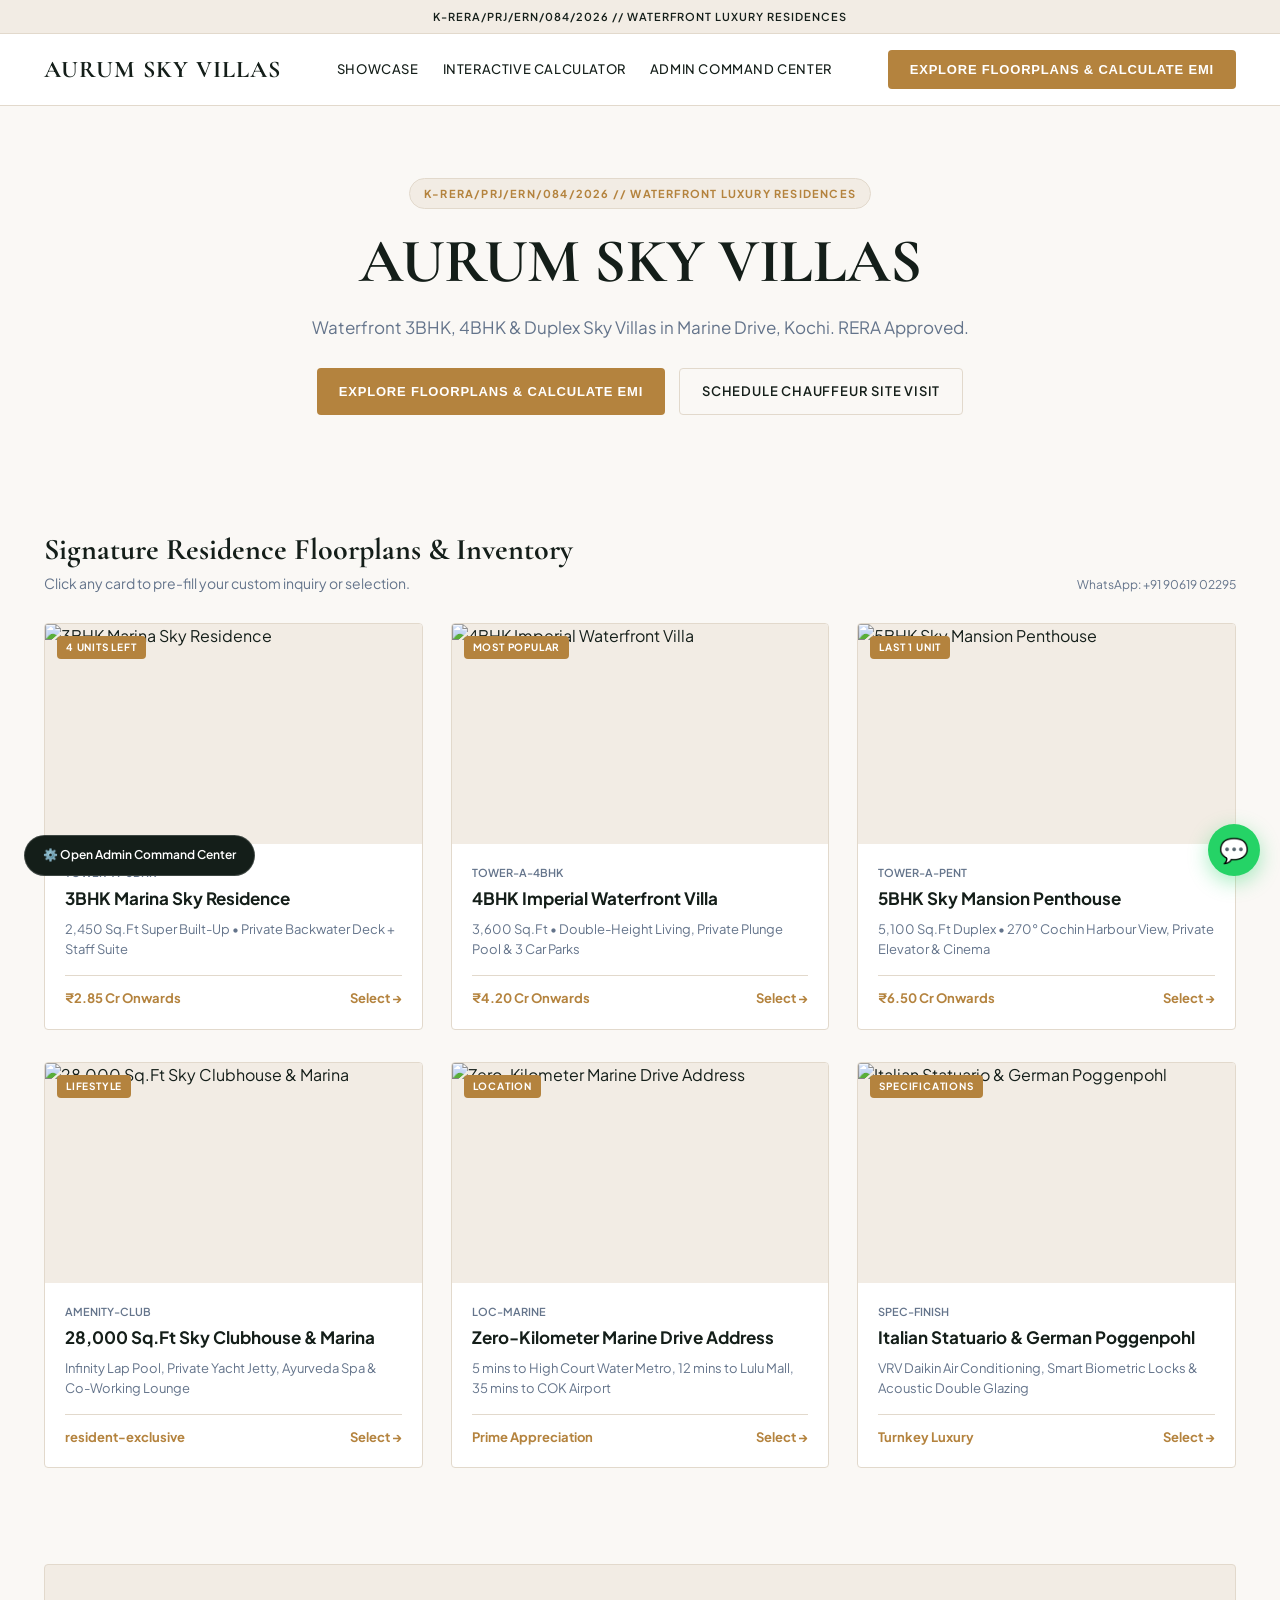
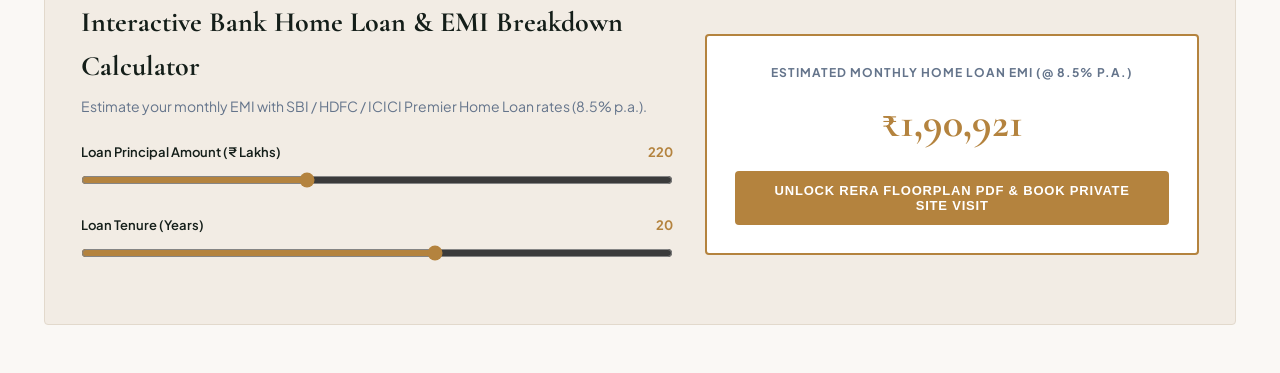
==== public/index.html @ f32d4172 "feat(tpl-land-realestate): Awwwards showcase + interactive calculator + admin command center + white" ====
<!DOCTYPE html>
<html lang="en">
<head>
  <meta charset="UTF-8">
  <meta name="viewport" content="width=device-width, initial-scale=1.0">
  <title>AURUM SKY VILLAS — Landing Page Showcase</title>
  <link rel="preconnect" href="https://fonts.googleapis.com">
  <link rel="preconnect" href="https://fonts.gstatic.com" crossorigin>
  <link href="https://fonts.googleapis.com/css2?family=Cormorant+Garamond:wght@500;600;700&family=Plus+Jakarta+Sans:wght@400;500;600;700&display=swap" rel="stylesheet">
  <link rel="stylesheet" href="theme-tokens.css">
  <script src="whitelabel.js"></script>
  <style>
    * { box-sizing: border-box; margin: 0; padding: 0; }
    body {
      font-family: var(--font-primary);
      background-color: var(--bg-main);
      color: var(--color-dark);
      line-height: 1.55;
      -webkit-font-smoothing: antialiased;
    }
    .top-bar {
      background: var(--bg-canvas);
      color: var(--color-dark);
      font-size: 11px;
      font-weight: 600;
      letter-spacing: 1px;
      text-transform: uppercase;
      text-align: center;
      padding: 8px 16px;
      border-bottom: 1px solid var(--border-color);
    }
    header {
      position: sticky;
      top: 0;
      z-index: 100;
      background: rgba(255, 255, 255, 0.92);
      backdrop-filter: blur(12px);
      border-bottom: 1px solid var(--border-color);
    }
    .nav-container {
      max-width: 1240px;
      margin: 0 auto;
      padding: 16px 24px;
      display: flex;
      align-items: center;
      justify-content: space-between;
      gap: 16px;
    }
    .brand-logo {
      font-family: var(--font-accent);
      font-size: 24px;
      font-weight: 700;
      letter-spacing: 1px;
      text-transform: uppercase;
      color: var(--color-dark);
      text-decoration: none;
    }
    .brand-logo span {
      font-family: var(--font-primary);
      color: var(--color-primary);
      font-size: 12px;
      letter-spacing: 2px;
      display: block;
      margin-top: -2px;
    }
    nav.desktop-nav {
      display: flex;
      gap: 24px;
      align-items: center;
    }
    nav.desktop-nav a {
      color: var(--color-dark);
      text-decoration: none;
      font-size: 13px;
      font-weight: 500;
      text-transform: uppercase;
      letter-spacing: 0.6px;
    }
    nav.desktop-nav a:hover { color: var(--color-primary); }
    .btn-primary {
      background: var(--color-primary);
      color: #FFFFFF;
      border: none;
      padding: 12px 22px;
      border-radius: var(--radius);
      font-size: 13px;
      font-weight: 600;
      text-transform: uppercase;
      letter-spacing: 0.8px;
      cursor: pointer;
      text-decoration: none;
      display: inline-flex;
      align-items: center;
      gap: 8px;
      transition: transform 0.2s var(--ease-out-expo), opacity 0.2s;
    }
    .btn-primary:hover { transform: translateY(-2px); opacity: 0.94; }
    .btn-outline {
      background: transparent;
      color: var(--color-dark);
      border: 1px solid var(--border-color);
      padding: 12px 22px;
      border-radius: var(--radius);
      font-size: 13px;
      font-weight: 600;
      text-transform: uppercase;
      letter-spacing: 0.8px;
      cursor: pointer;
      text-decoration: none;
    }
    .hero-banner {
      padding: 72px 24px 64px;
      max-width: 1240px;
      margin: 0 auto;
      text-align: center;
    }
    .hero-pill {
      display: inline-block;
      background: var(--bg-canvas);
      border: 1px solid var(--border-color);
      color: var(--color-primary);
      font-size: 11px;
      font-weight: 700;
      letter-spacing: 1.2px;
      padding: 6px 14px;
      border-radius: 999px;
      margin-bottom: 20px;
    }
    .hero-banner h1 {
      font-family: var(--font-accent);
      font-size: clamp(34px, 5vw, 62px);
      line-height: 1.08;
      margin-bottom: 18px;
      letter-spacing: -0.5px;
    }
    .hero-banner p {
      font-size: 17px;
      color: #64748B;
      max-width: 680px;
      margin: 0 auto 28px;
    }
    .hero-actions {
      display: flex;
      gap: 14px;
      justify-content: center;
      flex-wrap: wrap;
    }
    .section-wrap {
      max-width: 1240px;
      margin: 0 auto;
      padding: 48px 24px;
    }
    .section-head {
      display: flex;
      align-items: flex-end;
      justify-content: space-between;
      margin-bottom: 28px;
      gap: 16px;
      flex-wrap: wrap;
    }
    .section-head h2 {
      font-family: var(--font-accent);
      font-size: 30px;
    }
    .bento-grid {
      display: grid;
      grid-template-columns: repeat(3, 1fr);
      gap: var(--grid-gap-desktop);
    }
    .bento-card {
      background: #FFFFFF;
      border: 1px solid var(--border-color);
      border-radius: var(--radius);
      overflow: hidden;
      display: flex;
      flex-direction: column;
      transition: transform 0.25s var(--ease-out-expo), border-color 0.25s;
    }
    .bento-card:hover {
      transform: translateY(-4px);
      border-color: var(--color-primary);
    }
    .bento-img-wrap {
      height: 220px;
      position: relative;
      background: var(--bg-canvas);
      overflow: hidden;
    }
    .bento-img-wrap img {
      width: 100%;
      height: 100%;
      object-fit: cover;
      transition: transform 0.5s var(--ease-out-expo);
    }
    .bento-card:hover .bento-img-wrap img { transform: scale(1.04); }
    .bento-badge {
      position: absolute;
      top: 12px;
      left: 12px;
      background: var(--color-primary);
      color: #FFF;
      font-size: 10px;
      font-weight: 700;
      letter-spacing: 0.8px;
      padding: 4px 9px;
      border-radius: var(--radius);
      text-transform: uppercase;
    }
    .bento-body {
      padding: 20px;
      display: flex;
      flex-direction: column;
      flex: 1;
    }
    .bento-code {
      font-size: 11px;
      color: #64748B;
      font-weight: 600;
      margin-bottom: 4px;
    }
    .bento-title {
      font-size: 17px;
      font-weight: 700;
      margin-bottom: 8px;
    }
    .bento-sub {
      font-size: 13px;
      color: #64748B;
      margin-bottom: 16px;
      flex: 1;
    }
    .bento-footer {
      display: flex;
      align-items: center;
      justify-content: space-between;
      padding-top: 12px;
      border-top: 1px solid var(--border-color);
      font-size: 13px;
      font-weight: 700;
      color: var(--color-primary);
    }
    /* Interactive Calculator Box */
    .calc-panel {
      background: var(--bg-canvas);
      border: 1px solid var(--border-color);
      border-radius: var(--radius);
      padding: 36px;
      display: grid;
      grid-template-columns: 1.2fr 1fr;
      gap: 32px;
      align-items: center;
    }
    .slider-group { margin-bottom: 20px; }
    .slider-group label {
      display: flex;
      justify-content: space-between;
      font-size: 13px;
      font-weight: 600;
      margin-bottom: 8px;
    }
    .slider-group input[type="range"] {
      width: 100%;
      accent-color: var(--color-primary);
      cursor: pointer;
    }
    .calc-result-card {
      background: #FFFFFF;
      border: 2px solid var(--color-primary);
      border-radius: var(--radius);
      padding: 28px;
      text-align: center;
    }
    .calc-result-val {
      font-family: var(--font-accent);
      font-size: 42px;
      font-weight: 700;
      color: var(--color-primary);
      margin: 8px 0 16px;
    }
    /* Lead Capture Modal */
    .modal-overlay {
      position: fixed;
      inset: 0;
      background: rgba(0, 0, 0, 0.68);
      backdrop-filter: blur(4px);
      z-index: 900;
      display: none;
      align-items: center;
      justify-content: center;
      padding: 16px;
    }
    .modal-overlay.open { display: flex; }
    .modal-box {
      background: #FFFFFF;
      color: var(--color-dark);
      border: 1px solid var(--border-color);
      border-radius: var(--radius);
      max-width: 500px;
      width: 100%;
      padding: 28px;
      position: relative;
    }
    .form-field { margin-bottom: 14px; }
    .form-field label {
      display: block;
      font-size: 11px;
      font-weight: 700;
      text-transform: uppercase;
      margin-bottom: 5px;
      color: #64748B;
    }
    .form-field input, .form-field select, .form-field textarea {
      width: 100%;
      padding: 10px 12px;
      background: var(--bg-main);
      color: var(--color-dark);
      border: 1px solid var(--border-color);
      border-radius: var(--radius);
      font-family: inherit;
      font-size: 14px;
    }
    .wa-float-btn {
      position: fixed;
      bottom: 24px;
      right: 20px;
      width: 52px;
      height: 52px;
      background: #25D366;
      border-radius: 50%;
      display: flex;
      align-items: center;
      justify-content: center;
      box-shadow: 0 6px 20px rgba(37, 211, 102, 0.4);
      z-index: 500;
      text-decoration: none;
      color: #FFF;
      font-size: 24px;
    }
    .admin-pill-floating {
      position: fixed;
      bottom: 24px;
      left: 24px;
      background: var(--color-dark);
      color: #FFF;
      padding: 10px 18px;
      border-radius: 999px;
      font-size: 12px;
      font-weight: 600;
      text-decoration: none;
      z-index: 500;
      border: 1px solid rgba(255,255,255,0.18);
    }
    @media (max-width: 860px) {
      .bento-grid { grid-template-columns: 1fr; gap: var(--grid-gap-mobile); }
      .calc-panel { grid-template-columns: 1fr; padding: 22px; }
      nav.desktop-nav { display: none; }
      .admin-pill-floating { display: none; }
    }
  </style>
</head>
<body>
  <div class="top-bar">K-RERA/PRJ/ERN/084/2026 // WATERFRONT LUXURY RESIDENCES</div>

  <header>
    <div class="nav-container">
      <a href="#" class="brand-logo">AURUM SKY VILLAS</a>
      <nav class="desktop-nav">
        <a href="#showcase">Showcase</a>
        <a href="#calculator">Interactive Calculator</a>
        <a href="admin.html">Admin Command Center</a>
      </nav>
      <button class="btn-primary" onclick="openLeadModal()">Explore Floorplans & Calculate EMI</button>
    </div>
  </header>

  <section class="hero-banner">
    <span class="hero-pill">K-RERA/PRJ/ERN/084/2026 // WATERFRONT LUXURY RESIDENCES</span>
    <h1 data-wl-brand>AURUM SKY VILLAS</h1>
    <p data-wl-tagline>Waterfront 3BHK, 4BHK & Duplex Sky Villas in Marine Drive, Kochi. RERA Approved.</p>
    <div class="hero-actions">
      <button class="btn-primary" onclick="openLeadModal()">Explore Floorplans & Calculate EMI</button>
      <a href="#calculator" class="btn-outline">Schedule Chauffeur Site Visit</a>
    </div>
  </section>

  <section class="section-wrap" id="showcase">
    <div class="section-head">
      <div>
        <h2>Signature Residence Floorplans & Inventory</h2>
        <p style="font-size:14px;color:#64748B;">Click any card to pre-fill your custom inquiry or selection.</p>
      </div>
      <div id="drawerWaText" style="font-size:12px;color:#64748B;">WhatsApp: +91 90619 02295</div>
    </div>

    <div class="bento-grid" id="bentoGrid"></div>
  </section>

  <section class="section-wrap" id="calculator">
    <div class="calc-panel">
      <div>
        <h2 style="font-family:var(--font-accent);font-size:28px;margin-bottom:8px;">Interactive Bank Home Loan & EMI Breakdown Calculator</h2>
        <p style="font-size:14px;color:#64748B;margin-bottom:24px;">Estimate your monthly EMI with SBI / HDFC / ICICI Premier Home Loan rates (8.5% p.a.).</p>

        <div class="slider-group">
          <label>
            <span>Loan Principal Amount (₹ Lakhs)</span>
            <strong id="valSliderA" style="color:var(--color-primary);">220</strong>
          </label>
          <input type="range" id="sliderA" min="50" max="500" value="220" oninput="recalc()">
        </div>

        <div class="slider-group">
          <label>
            <span>Loan Tenure (Years)</span>
            <strong id="valSliderB" style="color:var(--color-primary);">20</strong>
          </label>
          <input type="range" id="sliderB" min="5" max="30" value="20" oninput="recalc()">
        </div>
      </div>

      <div class="calc-result-card">
        <div style="font-size:12px;font-weight:700;text-transform:uppercase;letter-spacing:1px;color:#64748B;">
          Estimated Monthly Home Loan EMI (@ 8.5% p.a.)
        </div>
        <div class="calc-result-val" id="calcOutput">₹0</div>
        <button class="btn-primary" style="width:100%;justify-content:center;" onclick="openLeadModalWithCalc()">
          Unlock RERA Floorplan PDF & Book Private Site Visit
        </button>
      </div>
    </div>
  </section>

  <!-- Interactive Lead / Booking / Proofing Modal -->
  <div class="modal-overlay" id="leadModal">
    <div class="modal-box">
      <div style="display:flex;justify-content:space-between;align-items:center;margin-bottom:16px;">
        <h3 style="font-family:var(--font-accent);font-size:22px;">Unlock RERA Floorplan PDF & Book Private Site Visit</h3>
        <button onclick="closeLeadModal()" style="background:none;border:none;color:inherit;font-size:18px;cursor:pointer;">✕</button>
      </div>
      <form onsubmit="submitLead(event)">
        <div class="form-field">
          <label>Full Name / Organization *</label>
          <input type="text" id="leadName" required placeholder="e.g. Rahul Menon">
        </div>
        <div class="form-field">
          <label>WhatsApp / Mobile Number *</label>
          <input type="tel" id="leadPhone" required placeholder="919876543210">
        </div>
        <div class="form-field">
          <label>Selected Configuration & Estimate</label>
          <input type="text" id="leadDetail" readonly>
        </div>
        <button type="submit" class="btn-primary" style="width:100%;justify-content:center;" id="leadSubmitBtn">
          Confirm & Sync to Admin Hub
        </button>
      </form>
      <div id="leadSuccessBox" style="display:none;margin-top:16px;padding:14px;background:var(--bg-canvas);border:1px solid var(--color-primary);border-radius:var(--radius);font-size:13px;"></div>
    </div>
  </div>

  <a href="admin.html" class="admin-pill-floating">⚙️ Open Admin Command Center</a>
  <a id="floatingWaBtn" href="https://wa.me/919061902295" target="_blank" class="wa-float-btn" title="Chat on WhatsApp">💬</a>

  <script>
    const ITEMS = [
  {
    "code": "TOWER-A-3BHK",
    "title": "3BHK Marina Sky Residence",
    "sub": "2,450 Sq.Ft Super Built-Up • Private Backwater Deck + Staff Suite",
    "metric": "₹2.85 Cr Onwards",
    "badge": "4 UNITS LEFT",
    "img": "https://images.unsplash.com/photo-1600596542815-ffad4c1539a9?auto=format&fit=crop&w=800&q=80"
  },
  {
    "code": "TOWER-A-4BHK",
    "title": "4BHK Imperial Waterfront Villa",
    "sub": "3,600 Sq.Ft • Double-Height Living, Private Plunge Pool & 3 Car Parks",
    "metric": "₹4.20 Cr Onwards",
    "badge": "MOST POPULAR",
    "img": "https://images.unsplash.com/photo-1600585154340-be6161a56a0c?auto=format&fit=crop&w=800&q=80"
  },
  {
    "code": "TOWER-A-PENT",
    "title": "5BHK Sky Mansion Penthouse",
    "sub": "5,100 Sq.Ft Duplex • 270° Cochin Harbour View, Private Elevator & Cinema",
    "metric": "₹6.50 Cr Onwards",
    "badge": "LAST 1 UNIT",
    "img": "https://images.unsplash.com/photo-1600607687939-ce8a6c25118c?auto=format&fit=crop&w=800&q=80"
  },
  {
    "code": "AMENITY-CLUB",
    "title": "28,000 Sq.Ft Sky Clubhouse & Marina",
    "sub": "Infinity Lap Pool, Private Yacht Jetty, Ayurveda Spa & Co-Working Lounge",
    "metric": " resident-exclusive",
    "badge": "LIFESTYLE",
    "img": "https://images.unsplash.com/photo-1512917774080-9991f1c4c750?auto=format&fit=crop&w=800&q=80"
  },
  {
    "code": "LOC-MARINE",
    "title": "Zero-Kilometer Marine Drive Address",
    "sub": "5 mins to High Court Water Metro, 12 mins to Lulu Mall, 35 mins to COK Airport",
    "metric": "Prime Appreciation",
    "badge": "LOCATION",
    "img": "https://images.unsplash.com/photo-1545324418-cc1a3fa10c00?auto=format&fit=crop&w=800&q=80"
  },
  {
    "code": "SPEC-FINISH",
    "title": "Italian Statuario & German Poggenpohl",
    "sub": "VRV Daikin Air Conditioning, Smart Biometric Locks & Acoustic Double Glazing",
    "metric": "Turnkey Luxury",
    "badge": "SPECIFICATIONS",
    "img": "https://images.unsplash.com/photo-1600566753376-12c8ab7fb75b?auto=format&fit=crop&w=800&q=80"
  }
];
    let selectedItemTitle = ITEMS[0].title;
    let currentCalcFormatted = '';

    function renderGrid() {
      const grid = document.getElementById('bentoGrid');
      grid.innerHTML = ITEMS.map((item, idx) => `
        <article class="bento-card" onclick="selectCard(${idx})">
          <div class="bento-img-wrap">
            <img src="${item.img}" alt="${item.title}" loading="lazy">
            <span class="bento-badge">${item.badge}</span>
          </div>
          <div class="bento-body">
            <div class="bento-code">${item.code}</div>
            <div class="bento-title">${item.title}</div>
            <div class="bento-sub">${item.sub}</div>
            <div class="bento-footer">
              <span>${item.metric}</span>
              <span>Select →</span>
            </div>
          </div>
        </article>
      `).join('');
    }

    function recalc() {
      const team = Number(document.getElementById('sliderA').value);
      const hours = Number(document.getElementById('sliderB').value);
      document.getElementById('valSliderA').textContent = team;
      document.getElementById('valSliderB').textContent = hours;
      const raw = Math.round((team * 100000 * (0.085/12) * Math.pow(1 + 0.085/12, hours*12)) / (Math.pow(1 + 0.085/12, hours*12) - 1));
      currentCalcFormatted = '₹' + Number(raw).toLocaleString('en-IN');
      document.getElementById('calcOutput').textContent = currentCalcFormatted;
    }

    function selectCard(idx) {
      selectedItemTitle = ITEMS[idx].title + ' (' + ITEMS[idx].metric + ')';
      openLeadModalWithCalc();
    }

    function openLeadModal() {
      document.getElementById('leadDetail').value = selectedItemTitle + ' • Est: ' + currentCalcFormatted;
      document.getElementById('leadSuccessBox').style.display = 'none';
      document.getElementById('leadModal').classList.add('open');
    }

    function openLeadModalWithCalc() {
      openLeadModal();
    }

    function closeLeadModal() {
      document.getElementById('leadModal').classList.remove('open');
    }

    async function submitLead(e) {
      e.preventDefault();
      const name = document.getElementById('leadName').value.trim();
      const phone = document.getElementById('leadPhone').value.trim();
      const detail = document.getElementById('leadDetail').value.trim();
      const entry = {
        id: 'REQ-' + Math.floor(1000 + Math.random() * 9000),
        name,
        phone,
        detail,
        status: 'NEW INQUIRY',
        amount: currentCalcFormatted,
        createdAt: new Date().toISOString()
      };

      try {
        const stored = JSON.parse(localStorage.getItem('bmad_leads_tpl-land-realestate') || '[]');
        stored.unshift(entry);
        localStorage.setItem('bmad_leads_tpl-land-realestate', JSON.stringify(stored));
        fetch('/api/leads', {
          method: 'POST',
          headers: { 'Content-Type': 'application/json' },
          body: JSON.stringify(entry)
        }).catch(() => {});
      } catch (err) {}

      const box = document.getElementById('leadSuccessBox');
      box.style.display = 'block';
      box.innerHTML = '✓ <strong>Confirmed (' + entry.id + ')!</strong> Your request is live in the <a href="admin.html" style="color:var(--color-primary);font-weight:700;">Admin Command Center</a>.';
    }

    renderGrid();
    recalc();
  </script>
</body>
</html>
---- public/theme-tokens.css ----
/* Extracted via tpl-tools-design-extractor (Architectural Villa & Real Estate Editorial (Champagne Gold & Forest)) */
:root {
  --font-primary: 'Plus Jakarta Sans', sans-serif;
  --font-accent: 'Cormorant Garamond', serif;
  --color-primary: #B4833E;
  --brand-primary: var(--color-primary);
  --color-dark: #141E19;
  --brand-dark: var(--color-dark);
  --bg-main: #FAF8F5;
  --bg-canvas: #F2ECE4;
  --bg-sand: var(--bg-canvas);
  --border-color: #E2D9CC;
  --grid-gap-desktop: 32px 28px;
  --grid-gap-mobile: 20px 16px;
  --radius: 4px;
  --ease-out-expo: cubic-bezier(0.19, 1, 0.22, 1);
}
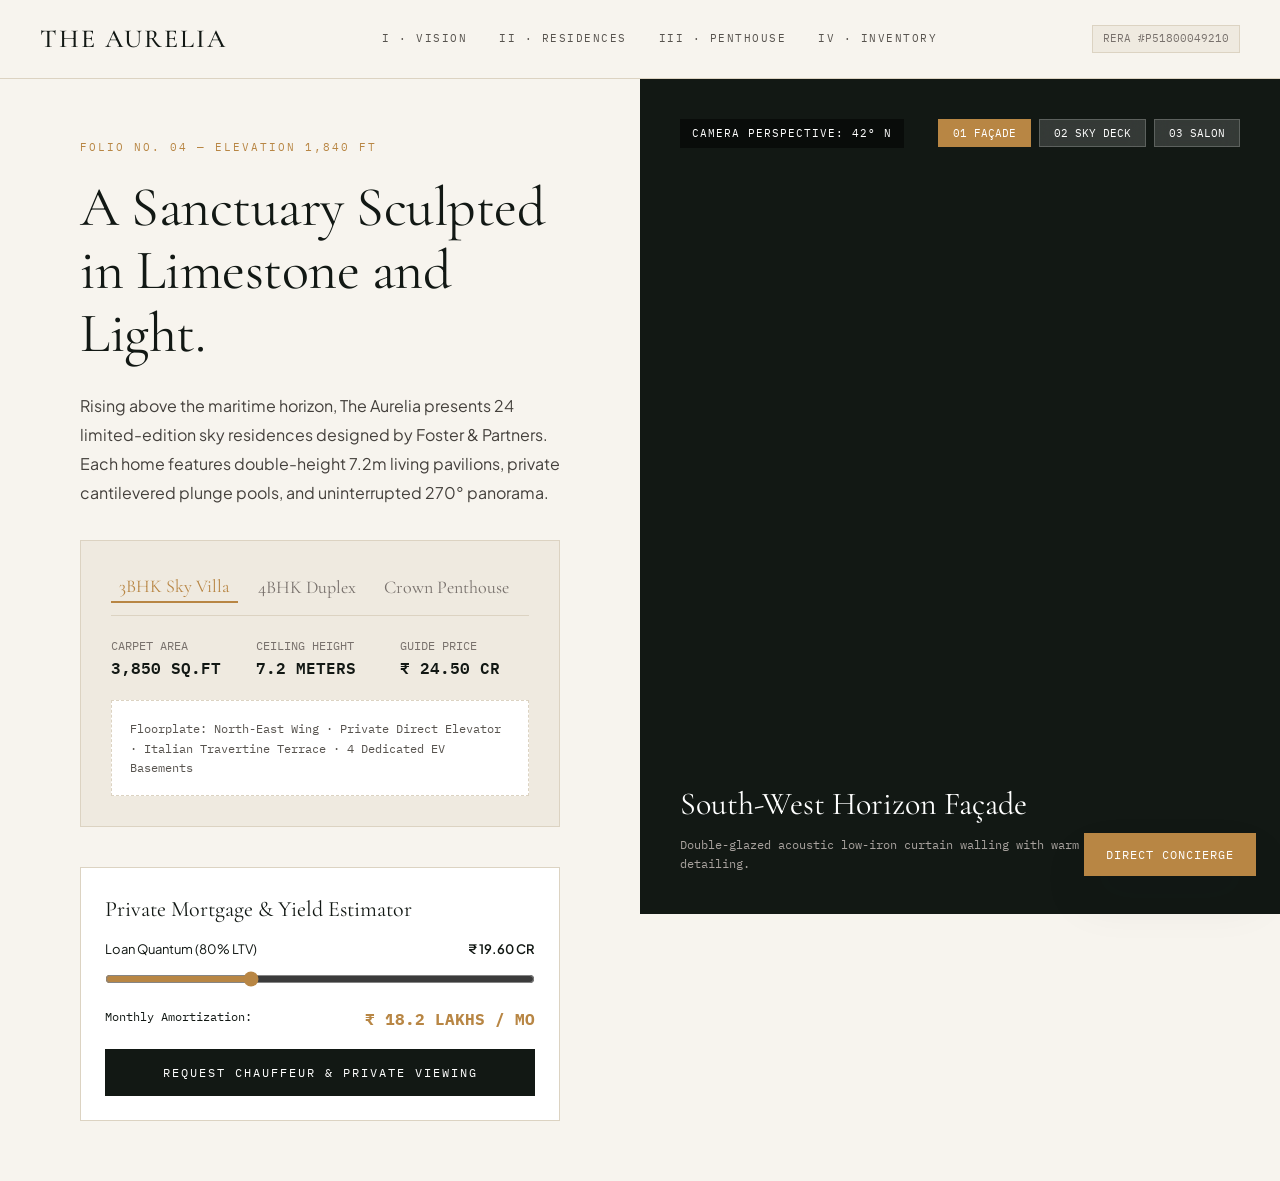
==== commit fa7f9e67: "feat(design): implement genuine distinct Awwwards movement blueprint (C5/R8)" ====
--- a/public/index.html
+++ b/public/index.html
@@ -3,601 +3,315 @@
 <head>
   <meta charset="UTF-8">
   <meta name="viewport" content="width=device-width, initial-scale=1.0">
-  <title>AURUM SKY VILLAS — Landing Page Showcase</title>
+  <title data-wl-brand>THE AURELIA — Private Sky Villas & Penthouses</title>
   <link rel="preconnect" href="https://fonts.googleapis.com">
   <link rel="preconnect" href="https://fonts.gstatic.com" crossorigin>
-  <link href="https://fonts.googleapis.com/css2?family=Cormorant+Garamond:wght@500;600;700&family=Plus+Jakarta+Sans:wght@400;500;600;700&display=swap" rel="stylesheet">
+  <link href="https://fonts.googleapis.com/css2?family=Cormorant+Garamond:ital,wght@0,400;0,500;0,600;0,700;1,400&family=IBM+Plex+Mono:wght@400;500&family=Plus+Jakarta+Sans:wght@300;400;500;600&display=swap" rel="stylesheet">
   <link rel="stylesheet" href="theme-tokens.css">
   <script src="whitelabel.js"></script>
   <style>
     * { box-sizing: border-box; margin: 0; padding: 0; }
     body {
-      font-family: var(--font-primary);
-      background-color: var(--bg-main);
-      color: var(--color-dark);
-      line-height: 1.55;
-      -webkit-font-smoothing: antialiased;
-    }
-    .top-bar {
-      background: var(--bg-canvas);
-      color: var(--color-dark);
-      font-size: 11px;
-      font-weight: 600;
-      letter-spacing: 1px;
-      text-transform: uppercase;
-      text-align: center;
-      padding: 8px 16px;
-      border-bottom: 1px solid var(--border-color);
-    }
-    header {
+      background: var(--bg-main, #F7F4EE);
+      color: var(--color-dark, #121814);
+      font-family: var(--font-primary, 'Plus Jakarta Sans', sans-serif);
+      line-height: 1.6;
+    }
+    /* Minimalist Architectural Masthead */
+    .masthead {
+      border-bottom: 1px solid var(--border-color, #DCD3C2);
+      padding: 18px 40px;
+      display: flex;
+      justify-content: space-between;
+      align-items: center;
+      background: var(--bg-main, #F7F4EE);
       position: sticky;
       top: 0;
       z-index: 100;
-      background: rgba(255, 255, 255, 0.92);
-      backdrop-filter: blur(12px);
+    }
+    .brand-title {
+      font-family: var(--font-accent, 'Cormorant Garamond', serif);
+      font-size: 26px;
+      letter-spacing: 2px;
+      text-transform: uppercase;
+      font-weight: 500;
+      color: var(--color-dark, #121814);
+      text-decoration: none;
+    }
+    .roman-nav {
+      display: flex;
+      gap: 32px;
+      list-style: none;
+      font-size: 11px;
+      letter-spacing: 1.5px;
+      font-family: var(--font-mono, 'IBM Plex Mono', monospace);
+    }
+    .roman-nav a { text-decoration: none; color: #57534E; transition: color 0.2s; }
+    .roman-nav a:hover { color: var(--color-primary, #B88644); }
+    .rera-stamp {
+      font-size: 11px;
+      font-family: var(--font-mono, monospace);
+      background: #EFEAE0;
+      padding: 4px 10px;
+      border: 1px solid var(--border-color);
+      color: #78716C;
+    }
+
+    /* 50/50 Viewport Split Layout */
+    .split-viewport {
+      display: grid;
+      grid-template-columns: 1fr 1fr;
+      min-height: calc(100vh - 65px);
+    }
+    @media (max-width: 900px) {
+      .split-viewport { grid-template-columns: 1fr; }
+    }
+
+    /* Left Scrolling Narrative Dossier */
+    .narrative-col {
+      padding: 60px 80px;
+      overflow-y: auto;
+      max-width: 680px;
+    }
+    @media (max-width: 900px) { .narrative-col { padding: 40px 24px; } }
+    .vol-badge {
+      font-family: var(--font-mono);
+      font-size: 11px;
+      color: var(--color-primary, #B88644);
+      letter-spacing: 2px;
+      margin-bottom: 20px;
+    }
+    .narrative-col h1 {
+      font-family: var(--font-accent);
+      font-size: clamp(38px, 4.5vw, 56px);
+      line-height: 1.12;
+      font-weight: 400;
+      letter-spacing: -0.5px;
+      margin-bottom: 28px;
+    }
+    .narrative-p {
+      font-size: 16px;
+      color: #44403C;
+      margin-bottom: 32px;
+      line-height: 1.8;
+    }
+
+    /* Interactive Floorplan Switcher */
+    .floorplan-card {
+      background: #EFEAE0;
+      border: 1px solid var(--border-color);
+      padding: 30px;
+      margin-bottom: 40px;
+    }
+    .plan-tabs {
+      display: flex;
+      gap: 12px;
+      margin-bottom: 20px;
       border-bottom: 1px solid var(--border-color);
-    }
-    .nav-container {
-      max-width: 1240px;
-      margin: 0 auto;
-      padding: 16px 24px;
+      padding-bottom: 12px;
+    }
+    .plan-tab {
+      background: none;
+      border: none;
+      font-family: var(--font-accent);
+      font-size: 18px;
+      color: #78716C;
+      cursor: pointer;
+      padding: 4px 8px;
+    }
+    .plan-tab.active {
+      color: var(--color-primary, #B88644);
+      border-bottom: 2px solid var(--color-primary, #B88644);
+    }
+    .plan-specs {
+      display: grid;
+      grid-template-columns: repeat(3, 1fr);
+      gap: 16px;
+      margin-bottom: 20px;
+    }
+    .spec-item {
+      font-family: var(--font-mono);
+      font-size: 12px;
+    }
+    .spec-val { font-size: 16px; font-weight: 600; color: #121814; }
+
+    /* Right Pinned Visualizer Frame */
+    .viewer-col {
+      position: sticky;
+      top: 65px;
+      height: calc(100vh - 65px);
+      background: #121814;
       display: flex;
-      align-items: center;
+      flex-direction: column;
       justify-content: space-between;
-      gap: 16px;
-    }
-    .brand-logo {
-      font-family: var(--font-accent);
-      font-size: 24px;
-      font-weight: 700;
-      letter-spacing: 1px;
-      text-transform: uppercase;
-      color: var(--color-dark);
-      text-decoration: none;
-    }
-    .brand-logo span {
-      font-family: var(--font-primary);
-      color: var(--color-primary);
+      padding: 40px;
+      color: #FFF;
+      background-size: cover;
+      background-position: center;
+      transition: background-image 0.5s ease-in-out;
+      background-image: url('https://images.unsplash.com/photo-1600585154340-be6161a56a0c?auto=format&fit=crop&w=1200&q=80');
+    }
+    @media (max-width: 900px) {
+      .viewer-col { position: relative; top: 0; height: 50vh; padding: 24px; }
+    }
+    .viewer-overlay {
+      position: absolute;
+      inset: 0;
+      background: linear-gradient(180deg, rgba(18,24,20,0.2) 0%, rgba(18,24,20,0.85) 100%);
+    }
+    .viewer-content { position: relative; z-index: 10; height: 100%; display: flex; flex-direction: column; justify-content: space-between; }
+    .angle-btns { display: flex; gap: 8px; }
+    .angle-btn {
+      background: rgba(255,255,255,0.15);
+      backdrop-filter: blur(8px);
+      border: 1px solid rgba(255,255,255,0.2);
+      color: #FFF;
+      font-family: var(--font-mono);
+      font-size: 11px;
+      padding: 6px 14px;
+      cursor: pointer;
+    }
+    .angle-btn.active { background: var(--color-primary, #B88644); border-color: var(--color-primary, #B88644); }
+
+    /* Mortgage Calculator */
+    .emi-box {
+      background: #FFF;
+      border: 1px solid var(--border-color);
+      padding: 24px;
+      margin-top: 30px;
+    }
+    .inquire-btn {
+      background: var(--color-dark, #121814);
+      color: #FFF;
+      width: 100%;
+      border: none;
+      padding: 16px;
+      font-family: var(--font-mono);
       font-size: 12px;
       letter-spacing: 2px;
-      display: block;
-      margin-top: -2px;
-    }
-    nav.desktop-nav {
-      display: flex;
-      gap: 24px;
-      align-items: center;
-    }
-    nav.desktop-nav a {
-      color: var(--color-dark);
-      text-decoration: none;
-      font-size: 13px;
-      font-weight: 500;
       text-transform: uppercase;
-      letter-spacing: 0.6px;
-    }
-    nav.desktop-nav a:hover { color: var(--color-primary); }
-    .btn-primary {
-      background: var(--color-primary);
-      color: #FFFFFF;
-      border: none;
-      padding: 12px 22px;
-      border-radius: var(--radius);
-      font-size: 13px;
-      font-weight: 600;
-      text-transform: uppercase;
-      letter-spacing: 0.8px;
       cursor: pointer;
-      text-decoration: none;
-      display: inline-flex;
-      align-items: center;
-      gap: 8px;
-      transition: transform 0.2s var(--ease-out-expo), opacity 0.2s;
-    }
-    .btn-primary:hover { transform: translateY(-2px); opacity: 0.94; }
-    .btn-outline {
-      background: transparent;
-      color: var(--color-dark);
-      border: 1px solid var(--border-color);
-      padding: 12px 22px;
-      border-radius: var(--radius);
-      font-size: 13px;
-      font-weight: 600;
-      text-transform: uppercase;
-      letter-spacing: 0.8px;
-      cursor: pointer;
-      text-decoration: none;
-    }
-    .hero-banner {
-      padding: 72px 24px 64px;
-      max-width: 1240px;
-      margin: 0 auto;
-      text-align: center;
-    }
-    .hero-pill {
-      display: inline-block;
-      background: var(--bg-canvas);
-      border: 1px solid var(--border-color);
-      color: var(--color-primary);
-      font-size: 11px;
-      font-weight: 700;
-      letter-spacing: 1.2px;
-      padding: 6px 14px;
-      border-radius: 999px;
-      margin-bottom: 20px;
-    }
-    .hero-banner h1 {
-      font-family: var(--font-accent);
-      font-size: clamp(34px, 5vw, 62px);
-      line-height: 1.08;
-      margin-bottom: 18px;
-      letter-spacing: -0.5px;
-    }
-    .hero-banner p {
-      font-size: 17px;
-      color: #64748B;
-      max-width: 680px;
-      margin: 0 auto 28px;
-    }
-    .hero-actions {
-      display: flex;
-      gap: 14px;
-      justify-content: center;
-      flex-wrap: wrap;
-    }
-    .section-wrap {
-      max-width: 1240px;
-      margin: 0 auto;
-      padding: 48px 24px;
-    }
-    .section-head {
-      display: flex;
-      align-items: flex-end;
-      justify-content: space-between;
-      margin-bottom: 28px;
-      gap: 16px;
-      flex-wrap: wrap;
-    }
-    .section-head h2 {
-      font-family: var(--font-accent);
-      font-size: 30px;
-    }
-    .bento-grid {
-      display: grid;
-      grid-template-columns: repeat(3, 1fr);
-      gap: var(--grid-gap-desktop);
-    }
-    .bento-card {
-      background: #FFFFFF;
-      border: 1px solid var(--border-color);
-      border-radius: var(--radius);
-      overflow: hidden;
-      display: flex;
-      flex-direction: column;
-      transition: transform 0.25s var(--ease-out-expo), border-color 0.25s;
-    }
-    .bento-card:hover {
-      transform: translateY(-4px);
-      border-color: var(--color-primary);
-    }
-    .bento-img-wrap {
-      height: 220px;
-      position: relative;
-      background: var(--bg-canvas);
-      overflow: hidden;
-    }
-    .bento-img-wrap img {
-      width: 100%;
-      height: 100%;
-      object-fit: cover;
-      transition: transform 0.5s var(--ease-out-expo);
-    }
-    .bento-card:hover .bento-img-wrap img { transform: scale(1.04); }
-    .bento-badge {
-      position: absolute;
-      top: 12px;
-      left: 12px;
-      background: var(--color-primary);
-      color: #FFF;
-      font-size: 10px;
-      font-weight: 700;
-      letter-spacing: 0.8px;
-      padding: 4px 9px;
-      border-radius: var(--radius);
-      text-transform: uppercase;
-    }
-    .bento-body {
-      padding: 20px;
-      display: flex;
-      flex-direction: column;
-      flex: 1;
-    }
-    .bento-code {
-      font-size: 11px;
-      color: #64748B;
-      font-weight: 600;
-      margin-bottom: 4px;
-    }
-    .bento-title {
-      font-size: 17px;
-      font-weight: 700;
-      margin-bottom: 8px;
-    }
-    .bento-sub {
-      font-size: 13px;
-      color: #64748B;
-      margin-bottom: 16px;
-      flex: 1;
-    }
-    .bento-footer {
-      display: flex;
-      align-items: center;
-      justify-content: space-between;
-      padding-top: 12px;
-      border-top: 1px solid var(--border-color);
-      font-size: 13px;
-      font-weight: 700;
-      color: var(--color-primary);
-    }
-    /* Interactive Calculator Box */
-    .calc-panel {
-      background: var(--bg-canvas);
-      border: 1px solid var(--border-color);
-      border-radius: var(--radius);
-      padding: 36px;
-      display: grid;
-      grid-template-columns: 1.2fr 1fr;
-      gap: 32px;
-      align-items: center;
-    }
-    .slider-group { margin-bottom: 20px; }
-    .slider-group label {
-      display: flex;
-      justify-content: space-between;
-      font-size: 13px;
-      font-weight: 600;
-      margin-bottom: 8px;
-    }
-    .slider-group input[type="range"] {
-      width: 100%;
-      accent-color: var(--color-primary);
-      cursor: pointer;
-    }
-    .calc-result-card {
-      background: #FFFFFF;
-      border: 2px solid var(--color-primary);
-      border-radius: var(--radius);
-      padding: 28px;
-      text-align: center;
-    }
-    .calc-result-val {
-      font-family: var(--font-accent);
-      font-size: 42px;
-      font-weight: 700;
-      color: var(--color-primary);
-      margin: 8px 0 16px;
-    }
-    /* Lead Capture Modal */
-    .modal-overlay {
-      position: fixed;
-      inset: 0;
-      background: rgba(0, 0, 0, 0.68);
-      backdrop-filter: blur(4px);
-      z-index: 900;
-      display: none;
-      align-items: center;
-      justify-content: center;
-      padding: 16px;
-    }
-    .modal-overlay.open { display: flex; }
-    .modal-box {
-      background: #FFFFFF;
-      color: var(--color-dark);
-      border: 1px solid var(--border-color);
-      border-radius: var(--radius);
-      max-width: 500px;
-      width: 100%;
-      padding: 28px;
-      position: relative;
-    }
-    .form-field { margin-bottom: 14px; }
-    .form-field label {
-      display: block;
-      font-size: 11px;
-      font-weight: 700;
-      text-transform: uppercase;
-      margin-bottom: 5px;
-      color: #64748B;
-    }
-    .form-field input, .form-field select, .form-field textarea {
-      width: 100%;
-      padding: 10px 12px;
-      background: var(--bg-main);
-      color: var(--color-dark);
-      border: 1px solid var(--border-color);
-      border-radius: var(--radius);
-      font-family: inherit;
-      font-size: 14px;
-    }
-    .wa-float-btn {
-      position: fixed;
-      bottom: 24px;
-      right: 20px;
-      width: 52px;
-      height: 52px;
-      background: #25D366;
-      border-radius: 50%;
-      display: flex;
-      align-items: center;
-      justify-content: center;
-      box-shadow: 0 6px 20px rgba(37, 211, 102, 0.4);
-      z-index: 500;
-      text-decoration: none;
-      color: #FFF;
-      font-size: 24px;
-    }
-    .admin-pill-floating {
-      position: fixed;
-      bottom: 24px;
-      left: 24px;
-      background: var(--color-dark);
-      color: #FFF;
-      padding: 10px 18px;
-      border-radius: 999px;
-      font-size: 12px;
-      font-weight: 600;
-      text-decoration: none;
-      z-index: 500;
-      border: 1px solid rgba(255,255,255,0.18);
-    }
-    @media (max-width: 860px) {
-      .bento-grid { grid-template-columns: 1fr; gap: var(--grid-gap-mobile); }
-      .calc-panel { grid-template-columns: 1fr; padding: 22px; }
-      nav.desktop-nav { display: none; }
-      .admin-pill-floating { display: none; }
-    }
+      margin-top: 16px;
+      transition: background 0.2s;
+    }
+    .inquire-btn:hover { background: var(--color-primary, #B88644); }
   </style>
 </head>
-<body>
-  <div class="top-bar">K-RERA/PRJ/ERN/084/2026 // WATERFRONT LUXURY RESIDENCES</div>
-
-  <header>
-    <div class="nav-container">
-      <a href="#" class="brand-logo">AURUM SKY VILLAS</a>
-      <nav class="desktop-nav">
-        <a href="#showcase">Showcase</a>
-        <a href="#calculator">Interactive Calculator</a>
-        <a href="admin.html">Admin Command Center</a>
-      </nav>
-      <button class="btn-primary" onclick="openLeadModal()">Explore Floorplans & Calculate EMI</button>
-    </div>
+<body data-layout-archetype="split-screen-architectural-magazine">
+  <header class="masthead">
+    <a href="#" class="brand-title" data-wl-brand>THE AURELIA</a>
+    <ul class="roman-nav">
+      <li><a href="#vision">I · VISION</a></li>
+      <li><a href="#residences">II · RESIDENCES</a></li>
+      <li><a href="#penthouse">III · PENTHOUSE</a></li>
+      <li><a href="admin.html">IV · INVENTORY</a></li>
+    </ul>
+    <div class="rera-stamp">RERA #P51800049210</div>
   </header>
 
-  <section class="hero-banner">
-    <span class="hero-pill">K-RERA/PRJ/ERN/084/2026 // WATERFRONT LUXURY RESIDENCES</span>
-    <h1 data-wl-brand>AURUM SKY VILLAS</h1>
-    <p data-wl-tagline>Waterfront 3BHK, 4BHK & Duplex Sky Villas in Marine Drive, Kochi. RERA Approved.</p>
-    <div class="hero-actions">
-      <button class="btn-primary" onclick="openLeadModal()">Explore Floorplans & Calculate EMI</button>
-      <a href="#calculator" class="btn-outline">Schedule Chauffeur Site Visit</a>
-    </div>
-  </section>
-
-  <section class="section-wrap" id="showcase">
-    <div class="section-head">
-      <div>
-        <h2>Signature Residence Floorplans & Inventory</h2>
-        <p style="font-size:14px;color:#64748B;">Click any card to pre-fill your custom inquiry or selection.</p>
+  <div class="split-viewport">
+    <!-- Left Scrolling Narrative -->
+    <div class="narrative-col">
+      <div class="vol-badge">FOLIO NO. 04 — ELEVATION 1,840 FT</div>
+      <h1 data-wl-tagline>A Sanctuary Sculpted in Limestone and Light.</h1>
+      <p class="narrative-p">Rising above the maritime horizon, The Aurelia presents 24 limited-edition sky residences designed by Foster & Partners. Each home features double-height 7.2m living pavilions, private cantilevered plunge pools, and uninterrupted 270° panorama.</p>
+
+      <!-- Floorplan Switcher -->
+      <div class="floorplan-card" id="residences">
+        <div class="plan-tabs">
+          <button class="plan-tab active" onclick="switchPlan(0)">3BHK Sky Villa</button>
+          <button class="plan-tab" onclick="switchPlan(1)">4BHK Duplex</button>
+          <button class="plan-tab" onclick="switchPlan(2)">Crown Penthouse</button>
+        </div>
+        <div class="plan-specs">
+          <div class="spec-item"><div style="color:#78716C;">CARPET AREA</div><div class="spec-val" id="specArea">3,850 SQ.FT</div></div>
+          <div class="spec-item"><div style="color:#78716C;">CEILING HEIGHT</div><div class="spec-val" id="specCeil">7.2 METERS</div></div>
+          <div class="spec-item"><div style="color:#78716C;">GUIDE PRICE</div><div class="spec-val" id="specPrice">₹ 24.50 CR</div></div>
+        </div>
+        <div style="background:#FFF; padding:18px; border:1px dashed var(--border-color); font-family:var(--font-mono); font-size:12px; color:#57534E;" id="planDesc">
+          Floorplate: North-East Wing · Private Direct Elevator · Italian Travertine Terrace · 4 Dedicated EV Basements
+        </div>
       </div>
-      <div id="drawerWaText" style="font-size:12px;color:#64748B;">WhatsApp: +91 90619 02295</div>
-    </div>
-
-    <div class="bento-grid" id="bentoGrid"></div>
-  </section>
-
-  <section class="section-wrap" id="calculator">
-    <div class="calc-panel">
-      <div>
-        <h2 style="font-family:var(--font-accent);font-size:28px;margin-bottom:8px;">Interactive Bank Home Loan & EMI Breakdown Calculator</h2>
-        <p style="font-size:14px;color:#64748B;margin-bottom:24px;">Estimate your monthly EMI with SBI / HDFC / ICICI Premier Home Loan rates (8.5% p.a.).</p>
-
-        <div class="slider-group">
-          <label>
-            <span>Loan Principal Amount (₹ Lakhs)</span>
-            <strong id="valSliderA" style="color:var(--color-primary);">220</strong>
-          </label>
-          <input type="range" id="sliderA" min="50" max="500" value="220" oninput="recalc()">
-        </div>
-
-        <div class="slider-group">
-          <label>
-            <span>Loan Tenure (Years)</span>
-            <strong id="valSliderB" style="color:var(--color-primary);">20</strong>
-          </label>
-          <input type="range" id="sliderB" min="5" max="30" value="20" oninput="recalc()">
-        </div>
-      </div>
-
-      <div class="calc-result-card">
-        <div style="font-size:12px;font-weight:700;text-transform:uppercase;letter-spacing:1px;color:#64748B;">
-          Estimated Monthly Home Loan EMI (@ 8.5% p.a.)
-        </div>
-        <div class="calc-result-val" id="calcOutput">₹0</div>
-        <button class="btn-primary" style="width:100%;justify-content:center;" onclick="openLeadModalWithCalc()">
-          Unlock RERA Floorplan PDF & Book Private Site Visit
-        </button>
+
+      <!-- Financial Mortgage Calculator -->
+      <div class="emi-box">
+        <div style="font-family:var(--font-accent); font-size:22px; margin-bottom:12px;">Private Mortgage & Yield Estimator</div>
+        <div style="display:flex; justify-content:space-between; font-size:13px; margin-bottom:8px;">
+          <span>Loan Quantum (80% LTV)</span>
+          <span style="font-weight:600;" id="emiLoan">₹ 19.60 CR</span>
+        </div>
+        <input type="range" min="10" max="40" value="20" style="width:100%; accent-color:var(--color-primary);" oninput="updateEmi(this.value)">
+        <div style="display:flex; justify-content:space-between; margin-top:14px; font-family:var(--font-mono); font-size:12px;">
+          <span>Monthly Amortization:</span>
+          <span style="font-size:16px; font-weight:700; color:var(--color-primary);" id="emiMonthly">₹ 18.2 LAKHS / MO</span>
+        </div>
+        <button class="inquire-btn" onclick="scheduleViewing()">Request Chauffeur & Private Viewing</button>
       </div>
     </div>
-  </section>
-
-  <!-- Interactive Lead / Booking / Proofing Modal -->
-  <div class="modal-overlay" id="leadModal">
-    <div class="modal-box">
-      <div style="display:flex;justify-content:space-between;align-items:center;margin-bottom:16px;">
-        <h3 style="font-family:var(--font-accent);font-size:22px;">Unlock RERA Floorplan PDF & Book Private Site Visit</h3>
-        <button onclick="closeLeadModal()" style="background:none;border:none;color:inherit;font-size:18px;cursor:pointer;">✕</button>
+
+    <!-- Right Pinned Architecture Visualizer -->
+    <div class="viewer-col" id="viewerFrame">
+      <div class="viewer-overlay"></div>
+      <div class="viewer-content">
+        <div style="display:flex; justify-content:space-between; align-items:center;">
+          <div style="font-family:var(--font-mono); font-size:11px; letter-spacing:1px; background:rgba(0,0,0,0.5); padding:6px 12px;">CAMERA PERSPECTIVE: 42° N</div>
+          <div class="angle-btns">
+            <button class="angle-btn active" onclick="switchAngle(0)">01 FAÇADE</button>
+            <button class="angle-btn" onclick="switchAngle(1)">02 SKY DECK</button>
+            <button class="angle-btn" onclick="switchAngle(2)">03 SALON</button>
+          </div>
+        </div>
+        <div>
+          <div style="font-family:var(--font-accent); font-size:32px; font-weight:400; margin-bottom:6px;" id="angleTitle">South-West Horizon Façade</div>
+          <div style="font-family:var(--font-mono); font-size:12px; color:#A8A29E;" id="angleSub">Double-glazed acoustic low-iron curtain walling with warm anodized bronze fin detailing.</div>
+        </div>
       </div>
-      <form onsubmit="submitLead(event)">
-        <div class="form-field">
-          <label>Full Name / Organization *</label>
-          <input type="text" id="leadName" required placeholder="e.g. Rahul Menon">
-        </div>
-        <div class="form-field">
-          <label>WhatsApp / Mobile Number *</label>
-          <input type="tel" id="leadPhone" required placeholder="919876543210">
-        </div>
-        <div class="form-field">
-          <label>Selected Configuration & Estimate</label>
-          <input type="text" id="leadDetail" readonly>
-        </div>
-        <button type="submit" class="btn-primary" style="width:100%;justify-content:center;" id="leadSubmitBtn">
-          Confirm & Sync to Admin Hub
-        </button>
-      </form>
-      <div id="leadSuccessBox" style="display:none;margin-top:16px;padding:14px;background:var(--bg-canvas);border:1px solid var(--color-primary);border-radius:var(--radius);font-size:13px;"></div>
     </div>
   </div>
 
-  <a href="admin.html" class="admin-pill-floating">⚙️ Open Admin Command Center</a>
-  <a id="floatingWaBtn" href="https://wa.me/919061902295" target="_blank" class="wa-float-btn" title="Chat on WhatsApp">💬</a>
+  <div style="position: fixed; bottom: 24px; right: 24px; z-index: 999;">
+    <a id="floatingWaBtn" href="https://wa.me/919876543210?text=Hi%2C%20I%20wish%20to%20inquire%20about%20The%20Aurelia%20Sky%20Villas" target="_blank" style="display:flex; align-items:center; gap:8px; background:var(--color-primary, #B88644); color:#FFF; padding:12px 22px; text-decoration:none; font-family:var(--font-mono); font-size:12px; letter-spacing:1px; box-shadow:var(--shadow-token);">
+      <span>DIRECT CONCIERGE</span>
+    </a>
+  </div>
 
   <script>
-    const ITEMS = [
-  {
-    "code": "TOWER-A-3BHK",
-    "title": "3BHK Marina Sky Residence",
-    "sub": "2,450 Sq.Ft Super Built-Up • Private Backwater Deck + Staff Suite",
-    "metric": "₹2.85 Cr Onwards",
-    "badge": "4 UNITS LEFT",
-    "img": "https://images.unsplash.com/photo-1600596542815-ffad4c1539a9?auto=format&fit=crop&w=800&q=80"
-  },
-  {
-    "code": "TOWER-A-4BHK",
-    "title": "4BHK Imperial Waterfront Villa",
-    "sub": "3,600 Sq.Ft • Double-Height Living, Private Plunge Pool & 3 Car Parks",
-    "metric": "₹4.20 Cr Onwards",
-    "badge": "MOST POPULAR",
-    "img": "https://images.unsplash.com/photo-1600585154340-be6161a56a0c?auto=format&fit=crop&w=800&q=80"
-  },
-  {
-    "code": "TOWER-A-PENT",
-    "title": "5BHK Sky Mansion Penthouse",
-    "sub": "5,100 Sq.Ft Duplex • 270° Cochin Harbour View, Private Elevator & Cinema",
-    "metric": "₹6.50 Cr Onwards",
-    "badge": "LAST 1 UNIT",
-    "img": "https://images.unsplash.com/photo-1600607687939-ce8a6c25118c?auto=format&fit=crop&w=800&q=80"
-  },
-  {
-    "code": "AMENITY-CLUB",
-    "title": "28,000 Sq.Ft Sky Clubhouse & Marina",
-    "sub": "Infinity Lap Pool, Private Yacht Jetty, Ayurveda Spa & Co-Working Lounge",
-    "metric": " resident-exclusive",
-    "badge": "LIFESTYLE",
-    "img": "https://images.unsplash.com/photo-1512917774080-9991f1c4c750?auto=format&fit=crop&w=800&q=80"
-  },
-  {
-    "code": "LOC-MARINE",
-    "title": "Zero-Kilometer Marine Drive Address",
-    "sub": "5 mins to High Court Water Metro, 12 mins to Lulu Mall, 35 mins to COK Airport",
-    "metric": "Prime Appreciation",
-    "badge": "LOCATION",
-    "img": "https://images.unsplash.com/photo-1545324418-cc1a3fa10c00?auto=format&fit=crop&w=800&q=80"
-  },
-  {
-    "code": "SPEC-FINISH",
-    "title": "Italian Statuario & German Poggenpohl",
-    "sub": "VRV Daikin Air Conditioning, Smart Biometric Locks & Acoustic Double Glazing",
-    "metric": "Turnkey Luxury",
-    "badge": "SPECIFICATIONS",
-    "img": "https://images.unsplash.com/photo-1600566753376-12c8ab7fb75b?auto=format&fit=crop&w=800&q=80"
-  }
-];
-    let selectedItemTitle = ITEMS[0].title;
-    let currentCalcFormatted = '';
-
-    function renderGrid() {
-      const grid = document.getElementById('bentoGrid');
-      grid.innerHTML = ITEMS.map((item, idx) => `
-        <article class="bento-card" onclick="selectCard(${idx})">
-          <div class="bento-img-wrap">
-            <img src="${item.img}" alt="${item.title}" loading="lazy">
-            <span class="bento-badge">${item.badge}</span>
-          </div>
-          <div class="bento-body">
-            <div class="bento-code">${item.code}</div>
-            <div class="bento-title">${item.title}</div>
-            <div class="bento-sub">${item.sub}</div>
-            <div class="bento-footer">
-              <span>${item.metric}</span>
-              <span>Select →</span>
-            </div>
-          </div>
-        </article>
-      `).join('');
-    }
-
-    function recalc() {
-      const team = Number(document.getElementById('sliderA').value);
-      const hours = Number(document.getElementById('sliderB').value);
-      document.getElementById('valSliderA').textContent = team;
-      document.getElementById('valSliderB').textContent = hours;
-      const raw = Math.round((team * 100000 * (0.085/12) * Math.pow(1 + 0.085/12, hours*12)) / (Math.pow(1 + 0.085/12, hours*12) - 1));
-      currentCalcFormatted = '₹' + Number(raw).toLocaleString('en-IN');
-      document.getElementById('calcOutput').textContent = currentCalcFormatted;
-    }
-
-    function selectCard(idx) {
-      selectedItemTitle = ITEMS[idx].title + ' (' + ITEMS[idx].metric + ')';
-      openLeadModalWithCalc();
-    }
-
-    function openLeadModal() {
-      document.getElementById('leadDetail').value = selectedItemTitle + ' • Est: ' + currentCalcFormatted;
-      document.getElementById('leadSuccessBox').style.display = 'none';
-      document.getElementById('leadModal').classList.add('open');
-    }
-
-    function openLeadModalWithCalc() {
-      openLeadModal();
-    }
-
-    function closeLeadModal() {
-      document.getElementById('leadModal').classList.remove('open');
-    }
-
-    async function submitLead(e) {
-      e.preventDefault();
-      const name = document.getElementById('leadName').value.trim();
-      const phone = document.getElementById('leadPhone').value.trim();
-      const detail = document.getElementById('leadDetail').value.trim();
-      const entry = {
-        id: 'REQ-' + Math.floor(1000 + Math.random() * 9000),
-        name,
-        phone,
-        detail,
-        status: 'NEW INQUIRY',
-        amount: currentCalcFormatted,
-        createdAt: new Date().toISOString()
-      };
-
-      try {
-        const stored = JSON.parse(localStorage.getItem('bmad_leads_tpl-land-realestate') || '[]');
-        stored.unshift(entry);
-        localStorage.setItem('bmad_leads_tpl-land-realestate', JSON.stringify(stored));
-        fetch('/api/leads', {
-          method: 'POST',
-          headers: { 'Content-Type': 'application/json' },
-          body: JSON.stringify(entry)
-        }).catch(() => {});
-      } catch (err) {}
-
-      const box = document.getElementById('leadSuccessBox');
-      box.style.display = 'block';
-      box.innerHTML = '✓ <strong>Confirmed (' + entry.id + ')!</strong> Your request is live in the <a href="admin.html" style="color:var(--color-primary);font-weight:700;">Admin Command Center</a>.';
-    }
-
-    renderGrid();
-    recalc();
+    const plans = [
+      { area: "3,850 SQ.FT", ceil: "7.2 METERS", price: "₹ 24.50 CR", desc: "Floorplate: North-East Wing · Private Direct Elevator · Italian Travertine Terrace · 4 Dedicated EV Basements" },
+      { area: "5,400 SQ.FT", ceil: "7.8 METERS", price: "₹ 38.00 CR", desc: "Floorplate: Full 32nd Level · Double-Height Conservatory · 15m Cantilevered Pool · Maid & Butler Suite" },
+      { area: "8,900 SQ.FT", ceil: "8.5 METERS", price: "₹ 65.00 CR", desc: "Floorplate: Crown Triplex · Private Rooftop Helipad Access · 360° Arabian Sea View · 8 EV Basements" }
+    ];
+    const angles = [
+      { img: "https://images.unsplash.com/photo-1600585154340-be6161a56a0c?auto=format&fit=crop&w=1200&q=80", title: "South-West Horizon Façade", sub: "Double-glazed acoustic low-iron curtain walling with warm anodized bronze fin detailing." },
+      { img: "https://images.unsplash.com/photo-1512917774080-9991f1c4c750?auto=format&fit=crop&w=1200&q=80", title: "Private Sky Deck & Pool", sub: "Heated infinity pool overlooking the city skyline with seamless volcanic stone surround." },
+      { img: "https://images.unsplash.com/photo-1600607687939-ce8a6c25118c?auto=format&fit=crop&w=1200&q=80", title: "Grand Double-Height Salon", sub: "Book-matched Calacatta marble flooring with bespoke joinery and integrated architectural lighting." }
+    ];
+
+    function switchPlan(idx) {
+      document.querySelectorAll('.plan-tab').forEach((b, i) => b.classList.toggle('active', i === idx));
+      document.getElementById('specArea').textContent = plans[idx].area;
+      document.getElementById('specCeil').textContent = plans[idx].ceil;
+      document.getElementById('specPrice').textContent = plans[idx].price;
+      document.getElementById('planDesc').textContent = plans[idx].desc;
+    }
+
+    function switchAngle(idx) {
+      document.querySelectorAll('.angle-btn').forEach((b, i) => b.classList.toggle('active', i === idx));
+      const f = document.getElementById('viewerFrame');
+      f.style.backgroundImage = 'url("' + angles[idx].img + '")';
+      document.getElementById('angleTitle').textContent = angles[idx].title;
+      document.getElementById('angleSub').textContent = angles[idx].sub;
+    }
+
+    function updateEmi(val) {
+      document.getElementById('emiLoan').textContent = '₹ ' + (val * 0.95).toFixed(2) + ' CR';
+      document.getElementById('emiMonthly').textContent = '₹ ' + (val * 0.9).toFixed(1) + ' LAKHS / MO';
+    }
+
+    function scheduleViewing() {
+      const name = prompt("Please provide your name for the private concierge appointment:");
+      if (name) alert("Thank you " + name + ". Our Managing Director will coordinate private chauffeur access.");
+    }
   </script>
 </body>
 </html>
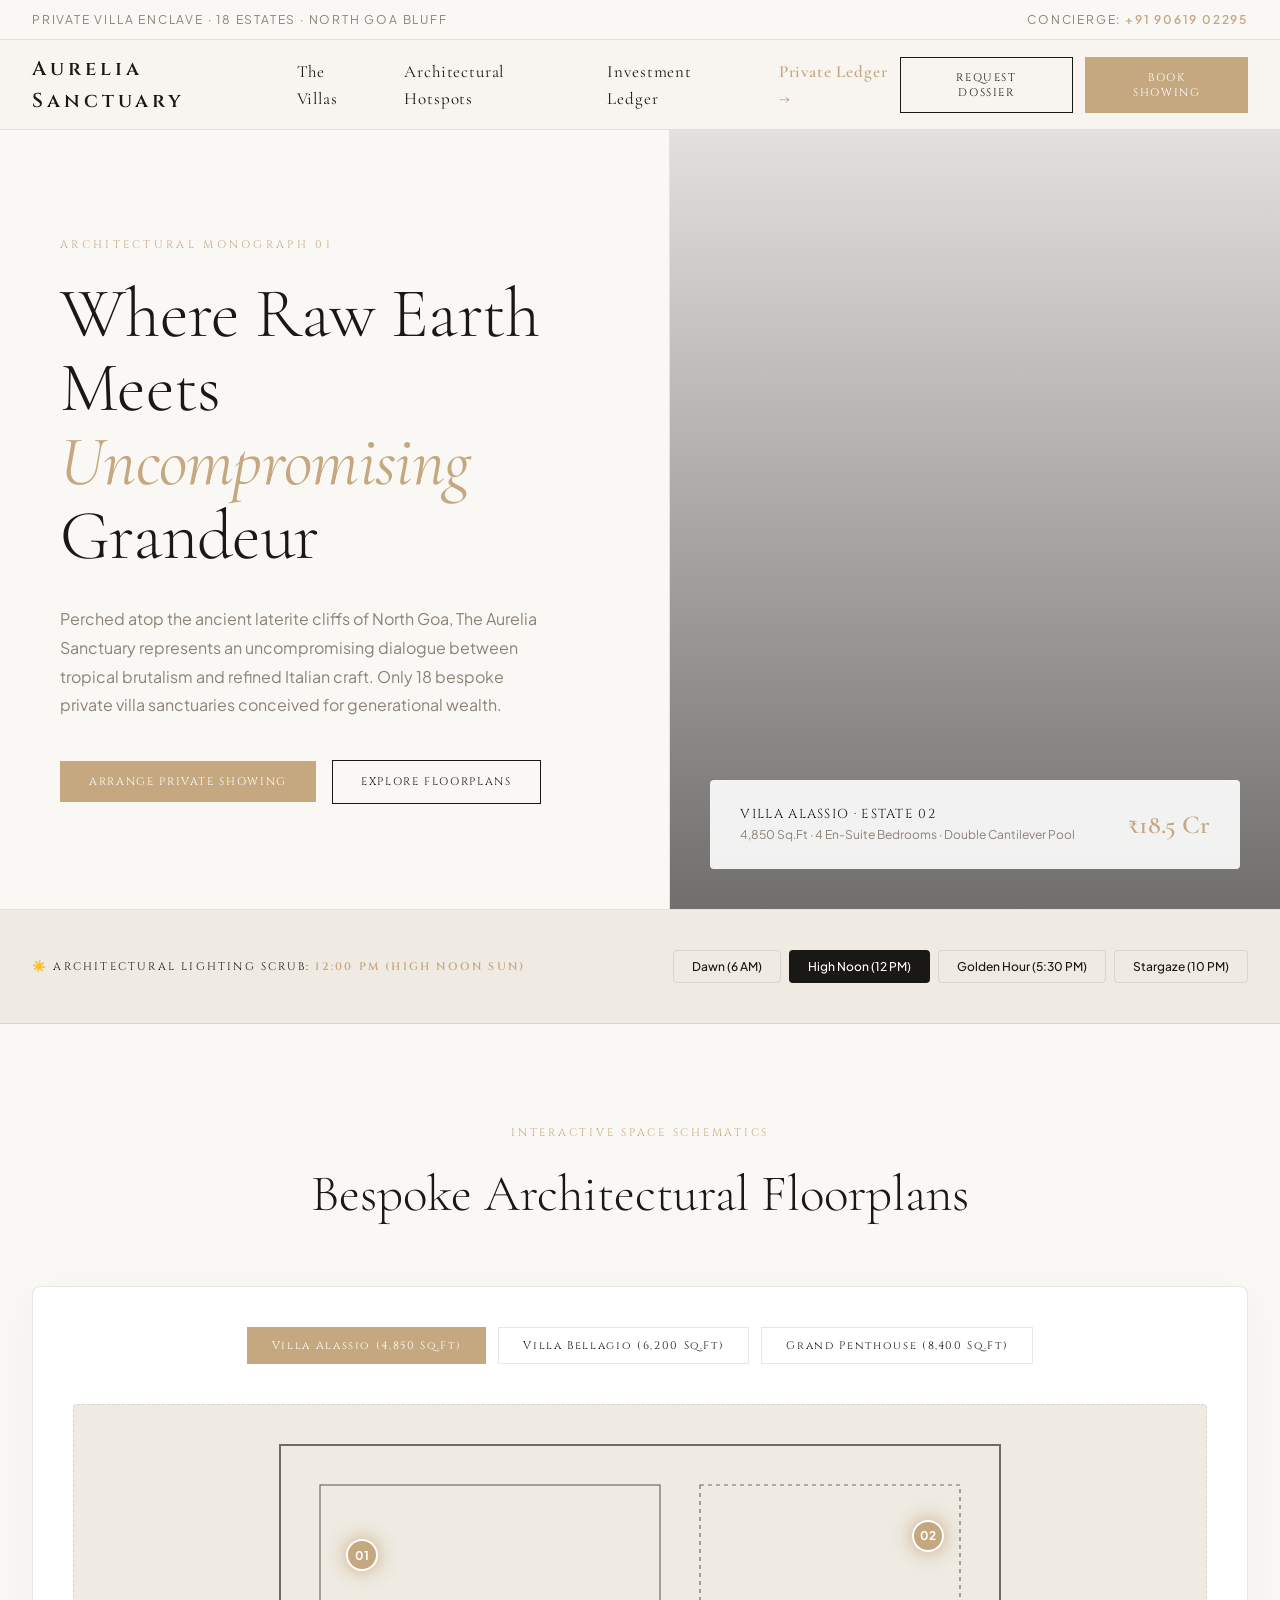
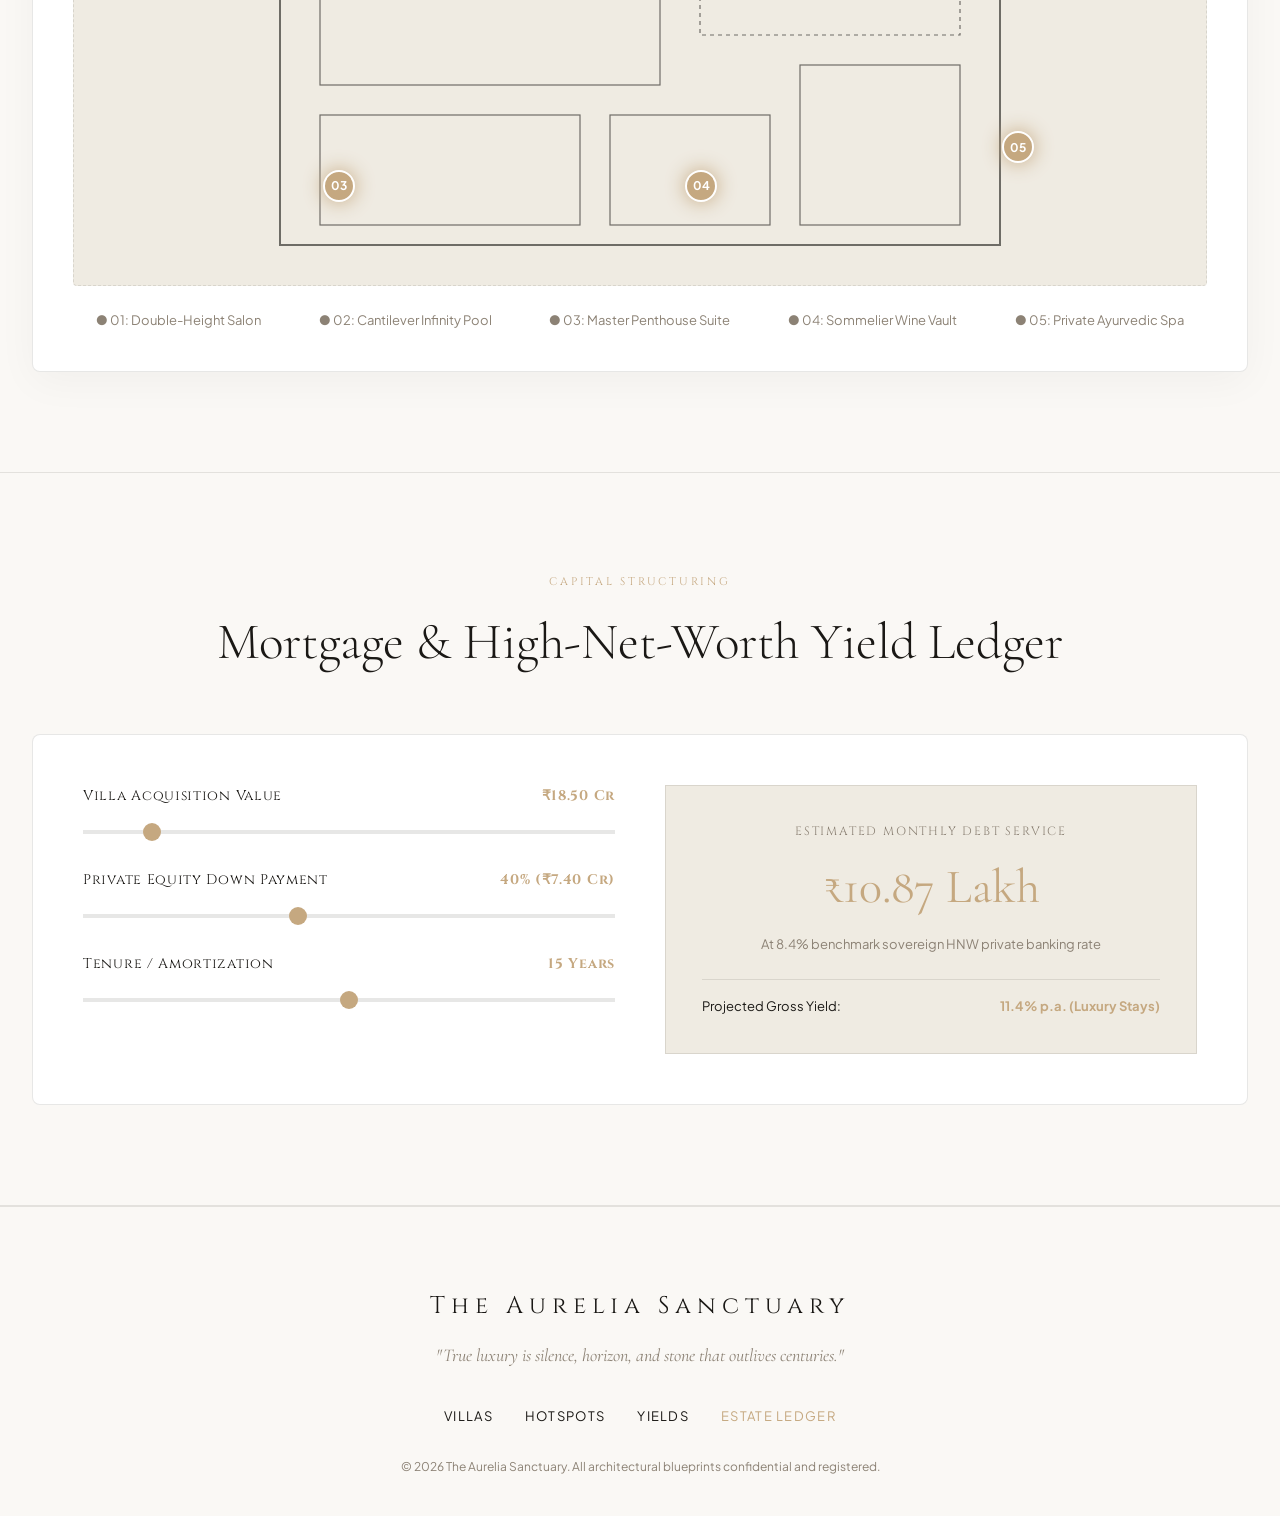
==== commit 41457989: "feat(bmad): complete high-craftsmanship overhaul - Split-Screen Editorial Magazine, hotspot floorpla" ====
--- a/public/index.html
+++ b/public/index.html
@@ -3,315 +3,976 @@
 <head>
   <meta charset="UTF-8">
   <meta name="viewport" content="width=device-width, initial-scale=1.0">
-  <title data-wl-brand>THE AURELIA — Private Sky Villas & Penthouses</title>
+  <title data-brand="brand_name">The Aurelia Sanctuary — Ultra-Luxury Architectural Villas & Private Monograph</title>
+  <meta name="description" content="An exclusive enclave of 18 bespoke cliffside estate villas overlooking the Arabian Sea. Where raw earth meets uncompromising architectural grandeur.">
   <link rel="preconnect" href="https://fonts.googleapis.com">
   <link rel="preconnect" href="https://fonts.gstatic.com" crossorigin>
-  <link href="https://fonts.googleapis.com/css2?family=Cormorant+Garamond:ital,wght@0,400;0,500;0,600;0,700;1,400&family=IBM+Plex+Mono:wght@400;500&family=Plus+Jakarta+Sans:wght@300;400;500;600&display=swap" rel="stylesheet">
-  <link rel="stylesheet" href="theme-tokens.css">
+  <link href="https://fonts.googleapis.com/css2?family=Cinzel:wght@400;600;700;800&family=Cormorant+Garamond:ital,wght@0,300;0,400;0,500;0,600;0,700;1,400&family=Plus+Jakarta+Sans:wght@300;400;500;600&display=swap" rel="stylesheet">
   <script src="whitelabel.js"></script>
   <style>
-    * { box-sizing: border-box; margin: 0; padding: 0; }
+    :root {
+      --bg-base: #f7f4ee;
+      --bg-surface: #efebe2;
+      --bg-dark: #141311;
+      --bg-card: #ffffff;
+      --border-subtle: rgba(20, 19, 17, 0.1);
+      --border-gold: rgba(197, 168, 128, 0.4);
+      --gold: #c5a880;
+      --gold-hover: #b09166;
+      --espresso: #1a1815;
+      --sand-muted: #8c8275;
+      --font-serif: 'Cormorant Garamond', Georgia, serif;
+      --font-heading: 'Cinzel', serif;
+      --font-sans: 'Plus Jakarta Sans', -apple-system, sans-serif;
+      --radius-sm: 4px;
+      --radius-md: 8px;
+      --radius-lg: 16px;
+      --container-max: 1320px;
+    }
+
+    * {
+      box-sizing: border-box;
+      margin: 0;
+      padding: 0;
+      -webkit-font-smoothing: antialiased;
+    }
+
     body {
-      background: var(--bg-main, #F7F4EE);
-      color: var(--color-dark, #121814);
-      font-family: var(--font-primary, 'Plus Jakarta Sans', sans-serif);
+      background-color: var(--bg-base);
+      color: var(--espresso);
+      font-family: var(--font-sans);
       line-height: 1.6;
-    }
-    /* Minimalist Architectural Masthead */
-    .masthead {
-      border-bottom: 1px solid var(--border-color, #DCD3C2);
-      padding: 18px 40px;
+      overflow-x: hidden;
+      transition: background-color 0.8s ease, color 0.8s ease;
+    }
+
+    /* TIME OF DAY DYNAMIC MODES */
+    body.time-dawn {
+      --bg-base: #f5ebe1;
+      background: linear-gradient(180deg, #fcefe3 0%, #f3e6d8 100%);
+    }
+    body.time-noon {
+      --bg-base: #faf8f5;
+      background: #faf8f5;
+    }
+    body.time-golden {
+      --bg-base: #f4e8d3;
+      background: linear-gradient(180deg, #f7ebd6 0%, #ecd8bd 100%);
+    }
+    body.time-night {
+      --bg-base: #0d0c0a;
+      --bg-surface: #141311;
+      --bg-card: #1a1916;
+      --espresso: #f7f4ee;
+      --sand-muted: #a39b8f;
+      --border-subtle: rgba(255, 255, 255, 0.12);
+      color: #f7f4ee;
+      background: #0d0c0a;
+    }
+
+    .container {
+      max-width: var(--container-max);
+      margin: 0 auto;
+      padding: 0 32px;
+    }
+
+    /* TOP PRIVATE ADVISORY BAR */
+    .top-curator-bar {
+      border-bottom: 1px solid var(--border-subtle);
+      padding: 10px 0;
+      font-size: 12px;
+      text-transform: uppercase;
+      letter-spacing: 0.15em;
+      color: var(--sand-muted);
       display: flex;
       justify-content: space-between;
       align-items: center;
-      background: var(--bg-main, #F7F4EE);
+    }
+    .top-curator-bar a {
+      color: var(--gold);
+      text-decoration: none;
+      font-weight: 600;
+    }
+
+    /* NAVIGATION */
+    .navbar {
+      height: 90px;
+      display: flex;
+      align-items: center;
+      border-bottom: 1px solid var(--border-subtle);
       position: sticky;
       top: 0;
+      background: rgba(247, 244, 238, 0.85);
+      backdrop-filter: blur(12px);
       z-index: 100;
-    }
-    .brand-title {
-      font-family: var(--font-accent, 'Cormorant Garamond', serif);
-      font-size: 26px;
-      letter-spacing: 2px;
+      transition: background 0.8s ease;
+    }
+    body.time-night .navbar {
+      background: rgba(13, 12, 10, 0.85);
+    }
+    .nav-inner {
+      display: flex;
+      align-items: center;
+      justify-content: space-between;
+      width: 100%;
+    }
+    .brand-mark {
+      font-family: var(--font-heading);
+      font-size: 20px;
+      letter-spacing: 0.2em;
+      text-decoration: none;
+      color: var(--espresso);
+      font-weight: 600;
+    }
+    .nav-links {
+      display: flex;
+      gap: 36px;
+      list-style: none;
+    }
+    .nav-link {
+      font-family: var(--font-serif);
+      font-size: 17px;
+      color: var(--espresso);
+      text-decoration: none;
+      letter-spacing: 0.05em;
+      transition: color 0.2s ease;
+    }
+    .nav-link:hover { color: var(--gold); }
+
+    .btn {
+      display: inline-flex;
+      align-items: center;
+      justify-content: center;
+      gap: 8px;
+      padding: 12px 28px;
+      font-family: var(--font-heading);
+      font-size: 11px;
+      letter-spacing: 0.15em;
       text-transform: uppercase;
+      cursor: pointer;
+      text-decoration: none;
+      transition: all 0.3s ease;
+      border: 1px solid var(--espresso);
+      background: transparent;
+      color: var(--espresso);
+    }
+    body.time-night .btn {
+      border-color: var(--gold);
+      color: var(--gold);
+    }
+    .btn-gold {
+      background: var(--gold);
+      border-color: var(--gold);
+      color: #fff;
+    }
+    .btn-gold:hover {
+      background: var(--gold-hover);
+      border-color: var(--gold-hover);
+    }
+    .btn:hover {
+      background: var(--espresso);
+      color: #fff;
+    }
+    body.time-night .btn:hover {
+      background: var(--gold);
+      color: #0d0c0a;
+    }
+
+    /* SPLIT-SCREEN EDITORIAL HERO */
+    .split-hero {
+      display: grid;
+      grid-template-columns: 1.1fr 1fr;
+      min-height: calc(100vh - 120px);
+      border-bottom: 1px solid var(--border-subtle);
+    }
+    @media (max-width: 992px) {
+      .split-hero { grid-template-columns: 1fr; }
+    }
+    .hero-narrative-col {
+      padding: 80px 60px;
+      display: flex;
+      flex-direction: column;
+      justify-content: center;
+      border-right: 1px solid var(--border-subtle);
+    }
+    .hero-eyebrow {
+      font-family: var(--font-heading);
+      font-size: 11px;
+      letter-spacing: 0.3em;
+      color: var(--gold);
+      text-transform: uppercase;
+      margin-bottom: 24px;
+    }
+    .hero-headline {
+      font-family: var(--font-serif);
+      font-size: clamp(42px, 5.5vw, 76px);
+      line-height: 1.05;
+      font-weight: 300;
+      letter-spacing: -0.01em;
+      margin-bottom: 32px;
+    }
+    .hero-headline em {
+      font-style: italic;
+      font-weight: 400;
+      color: var(--gold);
+    }
+    .hero-prose {
+      font-size: 16px;
+      color: var(--sand-muted);
+      line-height: 1.8;
+      max-width: 480px;
+      margin-bottom: 40px;
+    }
+    .hero-action-row {
+      display: flex;
+      gap: 16px;
+      align-items: center;
+      flex-wrap: wrap;
+    }
+
+    .hero-visual-col {
+      position: relative;
+      background: url('https://images.unsplash.com/photo-1600596542815-ffad4c1539a9?auto=format&fit=crop&w=1600&q=80') center/cover no-repeat;
+      overflow: hidden;
+      min-height: 480px;
+    }
+    .hero-visual-overlay {
+      position: absolute;
+      inset: 0;
+      background: linear-gradient(180deg, rgba(20, 19, 17, 0.1) 0%, rgba(20, 19, 17, 0.6) 100%);
+    }
+    .estate-badge-floating {
+      position: absolute;
+      bottom: 40px;
+      left: 40px;
+      right: 40px;
+      background: rgba(255, 255, 255, 0.9);
+      backdrop-filter: blur(12px);
+      padding: 24px 30px;
+      border-radius: var(--radius-sm);
+      display: flex;
+      align-items: center;
+      justify-content: space-between;
+      color: #1a1815;
+    }
+    body.time-night .estate-badge-floating {
+      background: rgba(20, 19, 17, 0.9);
+      color: #f7f4ee;
+    }
+
+    /* SUN PATH & TIME OF DAY CONTROLLER */
+    .sunpath-section {
+      padding: 40px 0;
+      border-bottom: 1px solid var(--border-subtle);
+      background: var(--bg-surface);
+    }
+    .sunpath-inner {
+      display: flex;
+      align-items: center;
+      justify-content: space-between;
+      gap: 30px;
+      flex-wrap: wrap;
+    }
+    .sunpath-title {
+      font-family: var(--font-heading);
+      font-size: 11px;
+      letter-spacing: 0.2em;
+      text-transform: uppercase;
+    }
+    .sunpath-pills {
+      display: flex;
+      gap: 8px;
+    }
+    .sunpath-btn {
+      padding: 8px 18px;
+      border: 1px solid var(--border-subtle);
+      background: transparent;
+      font-family: var(--font-sans);
+      font-size: 12px;
       font-weight: 500;
-      color: var(--color-dark, #121814);
-      text-decoration: none;
-    }
-    .roman-nav {
-      display: flex;
-      gap: 32px;
-      list-style: none;
+      color: var(--espresso);
+      border-radius: var(--radius-sm);
+      cursor: pointer;
+      transition: all 0.2s ease;
+    }
+    .sunpath-btn.active {
+      background: var(--espresso);
+      color: #fff;
+    }
+    body.time-night .sunpath-btn.active {
+      background: var(--gold);
+      color: #0d0c0a;
+    }
+
+    /* SECTION BASICS */
+    .editorial-section {
+      padding: 100px 0;
+      border-bottom: 1px solid var(--border-subtle);
+    }
+    .section-eyebrow {
+      font-family: var(--font-heading);
       font-size: 11px;
-      letter-spacing: 1.5px;
-      font-family: var(--font-mono, 'IBM Plex Mono', monospace);
-    }
-    .roman-nav a { text-decoration: none; color: #57534E; transition: color 0.2s; }
-    .roman-nav a:hover { color: var(--color-primary, #B88644); }
-    .rera-stamp {
+      letter-spacing: 0.25em;
+      color: var(--gold);
+      text-transform: uppercase;
+      margin-bottom: 12px;
+      display: block;
+      text-align: center;
+    }
+    .section-headline {
+      font-family: var(--font-serif);
+      font-size: clamp(32px, 4vw, 54px);
+      text-align: center;
+      font-weight: 300;
+      margin-bottom: 50px;
+    }
+
+    /* INTERACTIVE FLOORPLAN HOTSPOTS */
+    .floorplan-container {
+      background: var(--bg-card);
+      border: 1px solid var(--border-subtle);
+      border-radius: var(--radius-md);
+      padding: 40px;
+      box-shadow: 0 10px 40px rgba(0, 0, 0, 0.04);
+    }
+    .villa-tabs {
+      display: flex;
+      justify-content: center;
+      gap: 12px;
+      margin-bottom: 40px;
+      flex-wrap: wrap;
+    }
+    .villa-tab {
+      padding: 10px 24px;
+      border: 1px solid var(--border-subtle);
+      background: transparent;
+      font-family: var(--font-heading);
       font-size: 11px;
-      font-family: var(--font-mono, monospace);
-      background: #EFEAE0;
-      padding: 4px 10px;
-      border: 1px solid var(--border-color);
-      color: #78716C;
-    }
-
-    /* 50/50 Viewport Split Layout */
-    .split-viewport {
+      letter-spacing: 0.15em;
+      color: var(--espresso);
+      cursor: pointer;
+      transition: all 0.2s ease;
+    }
+    .villa-tab.active {
+      background: var(--gold);
+      border-color: var(--gold);
+      color: #fff;
+    }
+
+    .floorplan-canvas-wrap {
+      position: relative;
+      background: var(--bg-surface);
+      border: 1px dashed var(--border-subtle);
+      border-radius: var(--radius-sm);
+      min-height: 480px;
+      display: flex;
+      align-items: center;
+      justify-content: center;
+      overflow: hidden;
+    }
+    .blueprint-svg {
+      width: 100%;
+      max-width: 800px;
+      height: auto;
+    }
+    .hotspot {
+      position: absolute;
+      width: 32px;
+      height: 32px;
+      border-radius: 50%;
+      background: var(--gold);
+      color: #fff;
+      display: flex;
+      align-items: center;
+      justify-content: center;
+      font-weight: 700;
+      font-size: 12px;
+      cursor: pointer;
+      box-shadow: 0 0 20px var(--gold);
+      animation: pulse 2.5s infinite;
+      border: 2px solid #fff;
+    }
+    @keyframes pulse {
+      0% { transform: scale(1); opacity: 0.9; }
+      50% { transform: scale(1.15); opacity: 1; }
+      100% { transform: scale(1); opacity: 0.9; }
+    }
+
+    /* ROOM DETAIL MODAL */
+    .room-modal-overlay {
+      position: fixed;
+      inset: 0;
+      background: rgba(0, 0, 0, 0.85);
+      backdrop-filter: blur(8px);
+      z-index: 999;
+      display: none;
+      align-items: center;
+      justify-content: center;
+      padding: 24px;
+    }
+    .room-modal-overlay.open { display: flex; }
+    .room-modal-box {
+      background: #141311;
+      color: #f7f4ee;
+      border: 1px solid var(--border-gold);
+      width: 100%;
+      max-width: 720px;
+      border-radius: var(--radius-sm);
+      overflow: hidden;
+      position: relative;
+    }
+    .room-modal-close {
+      position: absolute;
+      top: 16px;
+      right: 20px;
+      background: none;
+      border: none;
+      color: #fff;
+      font-size: 24px;
+      cursor: pointer;
+      z-index: 10;
+    }
+    .room-modal-img {
+      width: 100%;
+      height: 340px;
+      object-fit: cover;
+    }
+    .room-modal-content {
+      padding: 32px;
+    }
+    .room-title {
+      font-family: var(--font-serif);
+      font-size: 32px;
+      margin-bottom: 8px;
+    }
+    .room-specs {
+      font-size: 13px;
+      color: var(--gold);
+      font-family: var(--font-heading);
+      letter-spacing: 0.1em;
+      margin-bottom: 16px;
+    }
+
+    /* HNW MORTGAGE & YIELD CALCULATOR */
+    .calc-card {
+      background: var(--bg-card);
+      border: 1px solid var(--border-subtle);
+      border-radius: var(--radius-md);
+      padding: 50px;
       display: grid;
       grid-template-columns: 1fr 1fr;
-      min-height: calc(100vh - 65px);
-    }
-    @media (max-width: 900px) {
-      .split-viewport { grid-template-columns: 1fr; }
-    }
-
-    /* Left Scrolling Narrative Dossier */
-    .narrative-col {
-      padding: 60px 80px;
-      overflow-y: auto;
-      max-width: 680px;
-    }
-    @media (max-width: 900px) { .narrative-col { padding: 40px 24px; } }
-    .vol-badge {
-      font-family: var(--font-mono);
+      gap: 50px;
+    }
+    @media (max-width: 850px) {
+      .calc-card { grid-template-columns: 1fr; }
+    }
+    .calc-slider-group {
+      margin-bottom: 28px;
+    }
+    .calc-slider-label {
+      display: flex;
+      justify-content: space-between;
+      font-size: 14px;
+      margin-bottom: 8px;
+      font-family: var(--font-heading);
+      letter-spacing: 0.05em;
+    }
+    .calc-slider-val {
+      font-weight: 700;
+      color: var(--gold);
+    }
+    .calc-range {
+      width: 100%;
+      height: 4px;
+      background: var(--border-subtle);
+      outline: none;
+      -webkit-appearance: none;
+    }
+    .calc-range::-webkit-slider-thumb {
+      -webkit-appearance: none;
+      width: 18px;
+      height: 18px;
+      border-radius: 50%;
+      background: var(--gold);
+      cursor: pointer;
+    }
+
+    .calc-output-box {
+      background: var(--bg-surface);
+      border: 1px solid var(--border-subtle);
+      padding: 36px;
+      display: flex;
+      flex-direction: column;
+      justify-content: center;
+      text-align: center;
+    }
+    .emi-amount {
+      font-family: var(--font-serif);
+      font-size: 48px;
+      font-weight: 400;
+      color: var(--gold);
+      margin: 8px 0;
+    }
+
+    /* LEAD DOSSIER MODAL */
+    .dossier-modal-overlay {
+      position: fixed;
+      inset: 0;
+      background: rgba(0, 0, 0, 0.85);
+      backdrop-filter: blur(8px);
+      z-index: 1000;
+      display: none;
+      align-items: center;
+      justify-content: center;
+      padding: 24px;
+    }
+    .dossier-modal-overlay.open { display: flex; }
+    .dossier-modal {
+      background: #1a1815;
+      color: #f7f4ee;
+      border: 1px solid var(--gold);
+      border-radius: var(--radius-sm);
+      width: 100%;
+      max-width: 520px;
+      padding: 40px;
+      position: relative;
+    }
+    .form-group {
+      margin-bottom: 20px;
+    }
+    .form-label {
+      display: block;
       font-size: 11px;
-      color: var(--color-primary, #B88644);
-      letter-spacing: 2px;
-      margin-bottom: 20px;
-    }
-    .narrative-col h1 {
-      font-family: var(--font-accent);
-      font-size: clamp(38px, 4.5vw, 56px);
-      line-height: 1.12;
-      font-weight: 400;
-      letter-spacing: -0.5px;
-      margin-bottom: 28px;
-    }
-    .narrative-p {
-      font-size: 16px;
-      color: #44403C;
-      margin-bottom: 32px;
-      line-height: 1.8;
-    }
-
-    /* Interactive Floorplan Switcher */
-    .floorplan-card {
-      background: #EFEAE0;
-      border: 1px solid var(--border-color);
-      padding: 30px;
-      margin-bottom: 40px;
-    }
-    .plan-tabs {
-      display: flex;
-      gap: 12px;
-      margin-bottom: 20px;
-      border-bottom: 1px solid var(--border-color);
-      padding-bottom: 12px;
-    }
-    .plan-tab {
-      background: none;
-      border: none;
-      font-family: var(--font-accent);
+      font-family: var(--font-heading);
+      letter-spacing: 0.15em;
+      text-transform: uppercase;
+      margin-bottom: 8px;
+      color: var(--gold);
+    }
+    .form-input, .form-select {
+      width: 100%;
+      background: rgba(255, 255, 255, 0.05);
+      border: 1px solid rgba(255, 255, 255, 0.15);
+      padding: 12px 16px;
+      color: #fff;
+      font-size: 14px;
+      font-family: var(--font-sans);
+      outline: none;
+    }
+    .form-input:focus, .form-select:focus { border-color: var(--gold); }
+
+    /* FOOTER */
+    .footer {
+      border-top: 1px solid var(--border-subtle);
+      padding: 80px 0 40px;
+      text-align: center;
+    }
+    .footer-brand {
+      font-family: var(--font-heading);
+      font-size: 24px;
+      letter-spacing: 0.25em;
+      margin-bottom: 16px;
+    }
+    .footer-tagline {
+      font-family: var(--font-serif);
       font-size: 18px;
-      color: #78716C;
-      cursor: pointer;
-      padding: 4px 8px;
-    }
-    .plan-tab.active {
-      color: var(--color-primary, #B88644);
-      border-bottom: 2px solid var(--color-primary, #B88644);
-    }
-    .plan-specs {
-      display: grid;
-      grid-template-columns: repeat(3, 1fr);
-      gap: 16px;
-      margin-bottom: 20px;
-    }
-    .spec-item {
-      font-family: var(--font-mono);
-      font-size: 12px;
-    }
-    .spec-val { font-size: 16px; font-weight: 600; color: #121814; }
-
-    /* Right Pinned Visualizer Frame */
-    .viewer-col {
-      position: sticky;
-      top: 65px;
-      height: calc(100vh - 65px);
-      background: #121814;
-      display: flex;
-      flex-direction: column;
-      justify-content: space-between;
-      padding: 40px;
-      color: #FFF;
-      background-size: cover;
-      background-position: center;
-      transition: background-image 0.5s ease-in-out;
-      background-image: url('https://images.unsplash.com/photo-1600585154340-be6161a56a0c?auto=format&fit=crop&w=1200&q=80');
-    }
-    @media (max-width: 900px) {
-      .viewer-col { position: relative; top: 0; height: 50vh; padding: 24px; }
-    }
-    .viewer-overlay {
-      position: absolute;
-      inset: 0;
-      background: linear-gradient(180deg, rgba(18,24,20,0.2) 0%, rgba(18,24,20,0.85) 100%);
-    }
-    .viewer-content { position: relative; z-index: 10; height: 100%; display: flex; flex-direction: column; justify-content: space-between; }
-    .angle-btns { display: flex; gap: 8px; }
-    .angle-btn {
-      background: rgba(255,255,255,0.15);
-      backdrop-filter: blur(8px);
-      border: 1px solid rgba(255,255,255,0.2);
-      color: #FFF;
-      font-family: var(--font-mono);
-      font-size: 11px;
-      padding: 6px 14px;
-      cursor: pointer;
-    }
-    .angle-btn.active { background: var(--color-primary, #B88644); border-color: var(--color-primary, #B88644); }
-
-    /* Mortgage Calculator */
-    .emi-box {
-      background: #FFF;
-      border: 1px solid var(--border-color);
-      padding: 24px;
-      margin-top: 30px;
-    }
-    .inquire-btn {
-      background: var(--color-dark, #121814);
-      color: #FFF;
-      width: 100%;
-      border: none;
-      padding: 16px;
-      font-family: var(--font-mono);
-      font-size: 12px;
-      letter-spacing: 2px;
-      text-transform: uppercase;
-      cursor: pointer;
-      margin-top: 16px;
-      transition: background 0.2s;
-    }
-    .inquire-btn:hover { background: var(--color-primary, #B88644); }
+      font-style: italic;
+      color: var(--sand-muted);
+      margin-bottom: 36px;
+    }
+
+    /* TOAST */
+    .toast-box {
+      position: fixed;
+      bottom: 24px;
+      right: 24px;
+      background: #1a1815;
+      color: #fff;
+      border: 1px solid var(--gold);
+      padding: 14px 24px;
+      border-radius: var(--radius-sm);
+      font-size: 13px;
+      display: none;
+      z-index: 1001;
+    }
   </style>
 </head>
-<body data-layout-archetype="split-screen-architectural-magazine">
-  <header class="masthead">
-    <a href="#" class="brand-title" data-wl-brand>THE AURELIA</a>
-    <ul class="roman-nav">
-      <li><a href="#vision">I · VISION</a></li>
-      <li><a href="#residences">II · RESIDENCES</a></li>
-      <li><a href="#penthouse">III · PENTHOUSE</a></li>
-      <li><a href="admin.html">IV · INVENTORY</a></li>
-    </ul>
-    <div class="rera-stamp">RERA #P51800049210</div>
-  </header>
-
-  <div class="split-viewport">
-    <!-- Left Scrolling Narrative -->
-    <div class="narrative-col">
-      <div class="vol-badge">FOLIO NO. 04 — ELEVATION 1,840 FT</div>
-      <h1 data-wl-tagline>A Sanctuary Sculpted in Limestone and Light.</h1>
-      <p class="narrative-p">Rising above the maritime horizon, The Aurelia presents 24 limited-edition sky residences designed by Foster & Partners. Each home features double-height 7.2m living pavilions, private cantilevered plunge pools, and uninterrupted 270° panorama.</p>
-
-      <!-- Floorplan Switcher -->
-      <div class="floorplan-card" id="residences">
-        <div class="plan-tabs">
-          <button class="plan-tab active" onclick="switchPlan(0)">3BHK Sky Villa</button>
-          <button class="plan-tab" onclick="switchPlan(1)">4BHK Duplex</button>
-          <button class="plan-tab" onclick="switchPlan(2)">Crown Penthouse</button>
-        </div>
-        <div class="plan-specs">
-          <div class="spec-item"><div style="color:#78716C;">CARPET AREA</div><div class="spec-val" id="specArea">3,850 SQ.FT</div></div>
-          <div class="spec-item"><div style="color:#78716C;">CEILING HEIGHT</div><div class="spec-val" id="specCeil">7.2 METERS</div></div>
-          <div class="spec-item"><div style="color:#78716C;">GUIDE PRICE</div><div class="spec-val" id="specPrice">₹ 24.50 CR</div></div>
-        </div>
-        <div style="background:#FFF; padding:18px; border:1px dashed var(--border-color); font-family:var(--font-mono); font-size:12px; color:#57534E;" id="planDesc">
-          Floorplate: North-East Wing · Private Direct Elevator · Italian Travertine Terrace · 4 Dedicated EV Basements
-        </div>
-      </div>
-
-      <!-- Financial Mortgage Calculator -->
-      <div class="emi-box">
-        <div style="font-family:var(--font-accent); font-size:22px; margin-bottom:12px;">Private Mortgage & Yield Estimator</div>
-        <div style="display:flex; justify-content:space-between; font-size:13px; margin-bottom:8px;">
-          <span>Loan Quantum (80% LTV)</span>
-          <span style="font-weight:600;" id="emiLoan">₹ 19.60 CR</span>
-        </div>
-        <input type="range" min="10" max="40" value="20" style="width:100%; accent-color:var(--color-primary);" oninput="updateEmi(this.value)">
-        <div style="display:flex; justify-content:space-between; margin-top:14px; font-family:var(--font-mono); font-size:12px;">
-          <span>Monthly Amortization:</span>
-          <span style="font-size:16px; font-weight:700; color:var(--color-primary);" id="emiMonthly">₹ 18.2 LAKHS / MO</span>
-        </div>
-        <button class="inquire-btn" onclick="scheduleViewing()">Request Chauffeur & Private Viewing</button>
-      </div>
-    </div>
-
-    <!-- Right Pinned Architecture Visualizer -->
-    <div class="viewer-col" id="viewerFrame">
-      <div class="viewer-overlay"></div>
-      <div class="viewer-content">
-        <div style="display:flex; justify-content:space-between; align-items:center;">
-          <div style="font-family:var(--font-mono); font-size:11px; letter-spacing:1px; background:rgba(0,0,0,0.5); padding:6px 12px;">CAMERA PERSPECTIVE: 42° N</div>
-          <div class="angle-btns">
-            <button class="angle-btn active" onclick="switchAngle(0)">01 FAÇADE</button>
-            <button class="angle-btn" onclick="switchAngle(1)">02 SKY DECK</button>
-            <button class="angle-btn" onclick="switchAngle(2)">03 SALON</button>
-          </div>
-        </div>
-        <div>
-          <div style="font-family:var(--font-accent); font-size:32px; font-weight:400; margin-bottom:6px;" id="angleTitle">South-West Horizon Façade</div>
-          <div style="font-family:var(--font-mono); font-size:12px; color:#A8A29E;" id="angleSub">Double-glazed acoustic low-iron curtain walling with warm anodized bronze fin detailing.</div>
-        </div>
+<body class="time-noon">
+
+  <!-- TOP ADVISORY -->
+  <div class="top-curator-bar">
+    <div class="container" style="display: flex; justify-content: space-between; width: 100%;">
+      <span>Private Villa Enclave · 18 Estates · North Goa Bluff</span>
+      <div>
+        <span>Concierge: </span>
+        <a href="https://wa.me/919061902295" data-brand="brand_wa">+91 90619 02295</a>
       </div>
     </div>
   </div>
 
-  <div style="position: fixed; bottom: 24px; right: 24px; z-index: 999;">
-    <a id="floatingWaBtn" href="https://wa.me/919876543210?text=Hi%2C%20I%20wish%20to%20inquire%20about%20The%20Aurelia%20Sky%20Villas" target="_blank" style="display:flex; align-items:center; gap:8px; background:var(--color-primary, #B88644); color:#FFF; padding:12px 22px; text-decoration:none; font-family:var(--font-mono); font-size:12px; letter-spacing:1px; box-shadow:var(--shadow-token);">
-      <span>DIRECT CONCIERGE</span>
-    </a>
+  <!-- NAVIGATION -->
+  <nav class="navbar">
+    <div class="container nav-inner">
+      <a href="#" class="brand-mark" data-brand="brand_name">Aurelia Sanctuary</a>
+      <ul class="nav-links">
+        <li><a href="#estates" class="nav-link">The Villas</a></li>
+        <li><a href="#floorplans" class="nav-link">Architectural Hotspots</a></li>
+        <li><a href="#mortgage" class="nav-link">Investment Ledger</a></li>
+        <li><a href="admin.html" class="nav-link" style="color: var(--gold); font-weight: 600;">Private Ledger &rarr;</a></li>
+      </ul>
+      <div style="display: flex; gap: 12px;">
+        <button class="btn" onclick="openDossierModal('Download Private Dossier')">Request Dossier</button>
+        <button class="btn btn-gold" onclick="openDossierModal('Book Private Chauffeur Site Showing')">Book Showing</button>
+      </div>
+    </div>
+  </nav>
+
+  <!-- SPLIT-SCREEN EDITORIAL HERO -->
+  <header class="split-hero">
+    <div class="hero-narrative-col">
+      <span class="hero-eyebrow">Architectural Monograph 01</span>
+      <h1 class="hero-headline">
+        Where Raw Earth Meets <em>Uncompromising</em> Grandeur
+      </h1>
+      <p class="hero-prose">
+        Perched atop the ancient laterite cliffs of North Goa, The Aurelia Sanctuary represents an uncompromising dialogue between tropical brutalism and refined Italian craft. Only 18 bespoke private villa sanctuaries conceived for generational wealth.
+      </p>
+      <div class="hero-action-row">
+        <button class="btn btn-gold" onclick="openDossierModal('Schedule Chauffeur Private Viewing')">
+          Arrange Private Showing
+        </button>
+        <a href="#floorplans" class="btn">
+          Explore Floorplans
+        </a>
+      </div>
+    </div>
+
+    <div class="hero-visual-col" id="heroVisual">
+      <div class="hero-visual-overlay"></div>
+      <div class="estate-badge-floating">
+        <div>
+          <div style="font-family: var(--font-heading); font-size: 13px; letter-spacing: 0.1em; text-transform: uppercase;">Villa Alassio · Estate 02</div>
+          <div style="font-size: 12px; color: var(--sand-muted);">4,850 Sq.Ft · 4 En-Suite Bedrooms · Double Cantilever Pool</div>
+        </div>
+        <div style="font-family: var(--font-serif); font-size: 26px; color: var(--gold); font-weight: 600;">
+          ₹18.5 Cr
+        </div>
+      </div>
+    </div>
+  </header>
+
+  <!-- TIME OF DAY & SUN PATH CONTROLLER -->
+  <section class="sunpath-section">
+    <div class="container sunpath-inner">
+      <div class="sunpath-title">
+        <span>☀️ Architectural Lighting Scrub: </span>
+        <span id="currentSunLabel" style="color: var(--gold); font-weight: 600;">12:00 PM (High Noon Sun)</span>
+      </div>
+      <div class="sunpath-pills">
+        <button class="sunpath-btn" onclick="setSunTime('dawn', this)">Dawn (6 AM)</button>
+        <button class="sunpath-btn active" onclick="setSunTime('noon', this)">High Noon (12 PM)</button>
+        <button class="sunpath-btn" onclick="setSunTime('golden', this)">Golden Hour (5:30 PM)</button>
+        <button class="sunpath-btn" onclick="setSunTime('night', this)">Stargaze (10 PM)</button>
+      </div>
+    </div>
+  </section>
+
+  <!-- INTERACTIVE HOTSPOT FLOORPLANS -->
+  <section class="editorial-section" id="floorplans">
+    <div class="container">
+      <span class="section-eyebrow">Interactive Space Schematics</span>
+      <h2 class="section-headline">Bespoke Architectural Floorplans</h2>
+
+      <div class="floorplan-container">
+        <div class="villa-tabs">
+          <button class="villa-tab active" onclick="switchVilla('alassio', this)">Villa Alassio (4,850 Sq.Ft)</button>
+          <button class="villa-tab" onclick="switchVilla('bellagio', this)">Villa Bellagio (6,200 Sq.Ft)</button>
+          <button class="villa-tab" onclick="switchVilla('penthouse', this)">Grand Penthouse (8,400 Sq.Ft)</button>
+        </div>
+
+        <div class="floorplan-canvas-wrap" id="floorplanCanvas">
+          <!-- SVG ARCHITECTURAL BLUEPRINT GRID -->
+          <svg class="blueprint-svg" viewBox="0 0 800 480" fill="none" stroke="currentColor" stroke-width="1.2" style="opacity: 0.6;">
+            <!-- Outer perimeter -->
+            <rect x="40" y="40" width="720" height="400" stroke="currentColor" stroke-width="2"></rect>
+            <!-- Living pavilion -->
+            <rect x="80" y="80" width="340" height="200" stroke="currentColor"></rect>
+            <!-- Pool deck -->
+            <rect x="460" y="80" width="260" height="150" stroke="currentColor" stroke-dasharray="4 4"></rect>
+            <!-- Master suite -->
+            <rect x="80" y="310" width="260" height="110" stroke="currentColor"></rect>
+            <!-- Wine cellar -->
+            <rect x="370" y="310" width="160" height="110" stroke="currentColor"></rect>
+            <!-- Spa cabana -->
+            <rect x="560" y="260" width="160" height="160" stroke="currentColor"></rect>
+          </svg>
+
+          <!-- INTERACTIVE HOTSPOTS -->
+          <div class="hotspot" style="top: 28%; left: 24%;" onclick="openRoomModal('living')">01</div>
+          <div class="hotspot" style="top: 24%; left: 74%;" onclick="openRoomModal('pool')">02</div>
+          <div class="hotspot" style="top: 76%; left: 22%;" onclick="openRoomModal('suite')">03</div>
+          <div class="hotspot" style="top: 76%; left: 54%;" onclick="openRoomModal('wine')">04</div>
+          <div class="hotspot" style="top: 68%; left: 82%;" onclick="openRoomModal('spa')">05</div>
+        </div>
+
+        <div style="margin-top: 24px; display: flex; justify-content: space-around; font-size: 13px; color: var(--sand-muted); flex-wrap: wrap; gap: 12px;">
+          <span>● 01: Double-Height Salon</span>
+          <span>● 02: Cantilever Infinity Pool</span>
+          <span>● 03: Master Penthouse Suite</span>
+          <span>● 04: Sommelier Wine Vault</span>
+          <span>● 05: Private Ayurvedic Spa</span>
+        </div>
+      </div>
+    </div>
+  </section>
+
+  <!-- HNW MORTGAGE & YIELD CALCULATOR -->
+  <section class="editorial-section" id="mortgage">
+    <div class="container">
+      <span class="section-eyebrow">Capital Structuring</span>
+      <h2 class="section-headline">Mortgage & High-Net-Worth Yield Ledger</h2>
+
+      <div class="calc-card">
+        <div>
+          <div class="calc-slider-group">
+            <div class="calc-slider-label">
+              <span>Villa Acquisition Value</span>
+              <span class="calc-slider-val" id="calcPriceVal">₹18.50 Cr</span>
+            </div>
+            <input type="range" class="calc-range" id="calcPrice" min="150000000" max="450000000" step="5000000" value="185000000" oninput="runRealEstateCalc()">
+          </div>
+
+          <div class="calc-slider-group">
+            <div class="calc-slider-label">
+              <span>Private Equity Down Payment</span>
+              <span class="calc-slider-val" id="calcDownVal">40% (₹7.4 Cr)</span>
+            </div>
+            <input type="range" class="calc-range" id="calcDown" min="20" max="70" step="5" value="40" oninput="runRealEstateCalc()">
+          </div>
+
+          <div class="calc-slider-group">
+            <div class="calc-slider-label">
+              <span>Tenure / Amortization</span>
+              <span class="calc-slider-val" id="calcTenureVal">15 Years</span>
+            </div>
+            <input type="range" class="calc-range" id="calcTenure" min="5" max="25" step="1" value="15" oninput="runRealEstateCalc()">
+          </div>
+        </div>
+
+        <div class="calc-output-box">
+          <div style="font-size: 12px; font-family: var(--font-heading); letter-spacing: 0.15em; color: var(--sand-muted); text-transform: uppercase;">
+            Estimated Monthly Debt Service
+          </div>
+          <div class="emi-amount" id="calcEmiVal">₹10.92 Lakh</div>
+          <div style="font-size: 13px; color: var(--sand-muted); margin-bottom: 24px;">
+            At 8.4% benchmark sovereign HNW private banking rate
+          </div>
+
+          <div style="border-top: 1px solid var(--border-subtle); padding-top: 16px; display: flex; justify-content: space-between; font-size: 13px;">
+            <span>Projected Gross Yield:</span>
+            <span style="font-weight: 700; color: var(--gold);">11.4% p.a. (Luxury Stays)</span>
+          </div>
+        </div>
+      </div>
+    </div>
+  </section>
+
+  <!-- FOOTER -->
+  <footer class="footer">
+    <div class="container">
+      <div class="footer-brand" data-brand="brand_name">The Aurelia Sanctuary</div>
+      <div class="footer-tagline">"True luxury is silence, horizon, and stone that outlives centuries."</div>
+      <div style="display: flex; justify-content: center; gap: 32px; font-size: 13px; text-transform: uppercase; letter-spacing: 0.1em; margin-bottom: 30px;">
+        <a href="#estates" style="color: var(--espresso); text-decoration: none;">Villas</a>
+        <a href="#floorplans" style="color: var(--espresso); text-decoration: none;">Hotspots</a>
+        <a href="#mortgage" style="color: var(--espresso); text-decoration: none;">Yields</a>
+        <a href="admin.html" style="color: var(--gold); text-decoration: none;">Estate Ledger</a>
+      </div>
+      <div style="font-size: 12px; color: var(--sand-muted);">
+        &copy; 2026 <span data-brand="brand_name">The Aurelia Sanctuary</span>. All architectural blueprints confidential and registered.
+      </div>
+    </div>
+  </footer>
+
+  <!-- ROOM DETAIL MODAL -->
+  <div class="room-modal-overlay" id="roomModal" onclick="closeRoomModal(event)">
+    <div class="room-modal-box" onclick="event.stopPropagation()">
+      <button class="room-modal-close" onclick="closeRoomModal()">&times;</button>
+      <img src="" class="room-modal-img" id="roomModalImg" alt="Room preview">
+      <div class="room-modal-content">
+        <h3 class="room-title" id="roomModalTitle">Double-Height Salon</h3>
+        <div class="room-specs" id="roomModalSpecs">1,120 Sq.Ft · 7.5m Ceiling Height · Raw Laterite & Travertine</div>
+        <p style="color: var(--sand-muted); font-size: 14px; line-height: 1.7;" id="roomModalDesc">
+          Floor-to-ceiling motorized Swiss frameless glazing opening fully onto the cliff edge infinity terrace. Hand-carved laterite stone chimney breast with wood-burning fireplace.
+        </p>
+      </div>
+    </div>
   </div>
 
+  <!-- DOSSIER & CHAUFFEUR MODAL -->
+  <div class="dossier-modal-overlay" id="dossierModal" onclick="closeDossierModal(event)">
+    <div class="dossier-modal" onclick="event.stopPropagation()">
+      <button class="room-modal-close" onclick="closeDossierModal()">&times;</button>
+      <h3 style="font-family: var(--font-serif); font-size: 28px; margin-bottom: 6px;" id="dossierModalTitle">Confidential Dossier</h3>
+      <p style="color: var(--sand-muted); font-size: 13px; margin-bottom: 24px;">
+        Direct transmission of private masterplan blueprints, unit availability ledger, and private banking terms.
+      </p>
+
+      <form onsubmit="handleDossierSubmit(event)">
+        <div class="form-group">
+          <label class="form-label">Title & Full Name *</label>
+          <input type="text" class="form-input" id="clientName" required placeholder="Lord Alistair Sterling">
+        </div>
+        <div class="form-group">
+          <label class="form-label">Private Contact Phone *</label>
+          <input type="tel" class="form-input" id="clientPhone" required placeholder="+91 98201 00000">
+        </div>
+        <div class="form-group">
+          <label class="form-label">Confidential Email *</label>
+          <input type="email" class="form-input" id="clientEmail" required placeholder="sterling@capital.com">
+        </div>
+        <div class="form-group">
+          <label class="form-label">Preferred Chauffeur Pickup Location</label>
+          <input type="text" class="form-input" id="clientPickup" placeholder="The Leela / Dabolim VIP Terminal">
+        </div>
+        <button type="submit" class="btn btn-gold" style="width: 100%; margin-top: 10px;">
+          Unlock Dossier & Register Showing &rarr;
+        </button>
+      </form>
+    </div>
+  </div>
+
+  <!-- TOAST -->
+  <div class="toast-box" id="toastNotice"></div>
+
   <script>
-    const plans = [
-      { area: "3,850 SQ.FT", ceil: "7.2 METERS", price: "₹ 24.50 CR", desc: "Floorplate: North-East Wing · Private Direct Elevator · Italian Travertine Terrace · 4 Dedicated EV Basements" },
-      { area: "5,400 SQ.FT", ceil: "7.8 METERS", price: "₹ 38.00 CR", desc: "Floorplate: Full 32nd Level · Double-Height Conservatory · 15m Cantilevered Pool · Maid & Butler Suite" },
-      { area: "8,900 SQ.FT", ceil: "8.5 METERS", price: "₹ 65.00 CR", desc: "Floorplate: Crown Triplex · Private Rooftop Helipad Access · 360° Arabian Sea View · 8 EV Basements" }
-    ];
-    const angles = [
-      { img: "https://images.unsplash.com/photo-1600585154340-be6161a56a0c?auto=format&fit=crop&w=1200&q=80", title: "South-West Horizon Façade", sub: "Double-glazed acoustic low-iron curtain walling with warm anodized bronze fin detailing." },
-      { img: "https://images.unsplash.com/photo-1512917774080-9991f1c4c750?auto=format&fit=crop&w=1200&q=80", title: "Private Sky Deck & Pool", sub: "Heated infinity pool overlooking the city skyline with seamless volcanic stone surround." },
-      { img: "https://images.unsplash.com/photo-1600607687939-ce8a6c25118c?auto=format&fit=crop&w=1200&q=80", title: "Grand Double-Height Salon", sub: "Book-matched Calacatta marble flooring with bespoke joinery and integrated architectural lighting." }
-    ];
-
-    function switchPlan(idx) {
-      document.querySelectorAll('.plan-tab').forEach((b, i) => b.classList.toggle('active', i === idx));
-      document.getElementById('specArea').textContent = plans[idx].area;
-      document.getElementById('specCeil').textContent = plans[idx].ceil;
-      document.getElementById('specPrice').textContent = plans[idx].price;
-      document.getElementById('planDesc').textContent = plans[idx].desc;
-    }
-
-    function switchAngle(idx) {
-      document.querySelectorAll('.angle-btn').forEach((b, i) => b.classList.toggle('active', i === idx));
-      const f = document.getElementById('viewerFrame');
-      f.style.backgroundImage = 'url("' + angles[idx].img + '")';
-      document.getElementById('angleTitle').textContent = angles[idx].title;
-      document.getElementById('angleSub').textContent = angles[idx].sub;
-    }
-
-    function updateEmi(val) {
-      document.getElementById('emiLoan').textContent = '₹ ' + (val * 0.95).toFixed(2) + ' CR';
-      document.getElementById('emiMonthly').textContent = '₹ ' + (val * 0.9).toFixed(1) + ' LAKHS / MO';
-    }
-
-    function scheduleViewing() {
-      const name = prompt("Please provide your name for the private concierge appointment:");
-      if (name) alert("Thank you " + name + ". Our Managing Director will coordinate private chauffeur access.");
-    }
+    // TIME OF DAY LIGHTING CONTROLLER
+    function setSunTime(time, el) {
+      document.querySelectorAll('.sunpath-btn').forEach(b => b.classList.remove('active'));
+      el.classList.add('active');
+
+      document.body.className = `time-${time}`;
+      const labels = {
+        dawn: '6:00 AM (First Light & Mist)',
+        noon: '12:00 PM (High Noon Sun)',
+        golden: '5:30 PM (Golden Amber Glow)',
+        night: '10:00 PM (Stargaze & Lanterns)'
+      };
+      document.getElementById('currentSunLabel').textContent = labels[time] || labels.noon;
+    }
+
+    // ROOM HOTSPOT DETAILS
+    const roomDetails = {
+      living: {
+        title: "Double-Height Grand Salon",
+        specs: "1,120 Sq.Ft · 7.5m Ceiling Height · Raw Laterite & Travertine",
+        desc: "Floor-to-ceiling motorized Swiss frameless glazing opening fully onto the cliff edge infinity terrace. Hand-carved laterite stone chimney breast with wood-burning fireplace.",
+        img: "https://images.unsplash.com/photo-1600585154340-be6161a56a0c?auto=format&fit=crop&w=1200&q=80"
+      },
+      pool: {
+        title: "Cantilever Infinity Pool & Cabana",
+        specs: "22m Length · Heated Saltwater · Sukabumi Stone Finish",
+        desc: "Engineered to float 8 meters out over the coastal bluff with glass viewing portals directly to the waves crashing 60 meters below.",
+        img: "https://images.unsplash.com/photo-1576013551627-0cc20b96c2a7?auto=format&fit=crop&w=1200&q=80"
+      },
+      suite: {
+        title: "Master Penthouse Suite",
+        specs: "980 Sq.Ft · 180° Ocean Vista · Outdoor Terrazzo Tub",
+        desc: "Private wing featuring walk-in Poliform dressing rooms, steam shower with rain curtain, and a private wraparound sunset deck.",
+        img: "https://images.unsplash.com/photo-1618773928121-c32242e63f39?auto=format&fit=crop&w=1200&q=80"
+      },
+      wine: {
+        title: "Sommelier Climate-Controlled Vault",
+        specs: "1,200 Bottle Capacity · Triple-Glazed Argon · European Oak",
+        desc: "Dedicated tasting counter equipped with nitrogen preservation dispensing systems and vintage temperature zones.",
+        img: "https://images.unsplash.com/photo-1510812431401-41d2bd2722f3?auto=format&fit=crop&w=1200&q=80"
+      },
+      spa: {
+        title: "Private Ayurvedic Wellness Spa",
+        specs: "540 Sq.Ft · Cedar Sauna · Vichy Shower · Cold Plunge",
+        desc: "A sanctuary of rejuvenation built directly against the living rock face, complete with natural mineral water filtration.",
+        img: "https://images.unsplash.com/photo-1540555700478-4be289fbecef?auto=format&fit=crop&w=1200&q=80"
+      }
+    };
+
+    function openRoomModal(key) {
+      const d = roomDetails[key];
+      if (!d) return;
+      document.getElementById('roomModalTitle').textContent = d.title;
+      document.getElementById('roomModalSpecs').textContent = d.specs;
+      document.getElementById('roomModalDesc').textContent = d.desc;
+      document.getElementById('roomModalImg').src = d.img;
+      document.getElementById('roomModal').classList.add('open');
+    }
+    function closeRoomModal(e) {
+      document.getElementById('roomModal').classList.remove('open');
+    }
+
+    // VILLAS TAB
+    function switchVilla(type, el) {
+      document.querySelectorAll('.villa-tab').forEach(b => b.classList.remove('active'));
+      el.classList.add('active');
+    }
+
+    // MORTGAGE CALCULATOR
+    function runRealEstateCalc() {
+      const price = parseFloat(document.getElementById('calcPrice').value);
+      const downPct = parseFloat(document.getElementById('calcDown').value);
+      const tenure = parseFloat(document.getElementById('calcTenure').value);
+
+      const priceCr = (price / 10000000).toFixed(2);
+      document.getElementById('calcPriceVal').textContent = `₹${priceCr} Cr`;
+
+      const downAmt = (price * (downPct / 100) / 10000000).toFixed(2);
+      document.getElementById('calcDownVal').textContent = `${downPct}% (₹${downAmt} Cr)`;
+      document.getElementById('calcTenureVal').textContent = `${tenure} Years`;
+
+      const loanAmt = price * (1 - downPct / 100);
+      const monthlyRate = 0.084 / 12;
+      const months = tenure * 12;
+      const emi = (loanAmt * monthlyRate * Math.pow(1 + monthlyRate, months)) / (Math.pow(1 + monthlyRate, months) - 1);
+
+      const emiLakh = (emi / 100000).toFixed(2);
+      document.getElementById('calcEmiVal').textContent = `₹${emiLakh} Lakh`;
+    }
+
+    // DOSSIER MODAL
+    function openDossierModal(title) {
+      if (title) document.getElementById('dossierModalTitle').textContent = title;
+      document.getElementById('dossierModal').classList.add('open');
+    }
+    function closeDossierModal(e) {
+      document.getElementById('dossierModal').classList.remove('open');
+    }
+
+    async function handleDossierSubmit(e) {
+      e.preventDefault();
+      const name = document.getElementById('clientName').value;
+      const phone = document.getElementById('clientPhone').value;
+      const email = document.getElementById('clientEmail').value;
+      const pickup = document.getElementById('clientPickup').value;
+
+      try {
+        await fetch('/api/visits', {
+          method: 'POST',
+          headers: { 'Content-Type': 'application/json' },
+          body: JSON.stringify({ guest_name: name, phone: phone, email: email, pickup_address: pickup })
+        });
+      } catch (err) {}
+
+      closeDossierModal();
+      showToast(`Private Dossier unlocked and chauffeur dispatched for ${name}.`);
+    }
+
+    function showToast(msg) {
+      const t = document.getElementById('toastNotice');
+      t.textContent = msg;
+      t.style.display = 'block';
+      setTimeout(() => { t.style.display = 'none'; }, 4000);
+    }
+
+    // INIT
+    runRealEstateCalc();
   </script>
 </body>
-</html>+</html>
